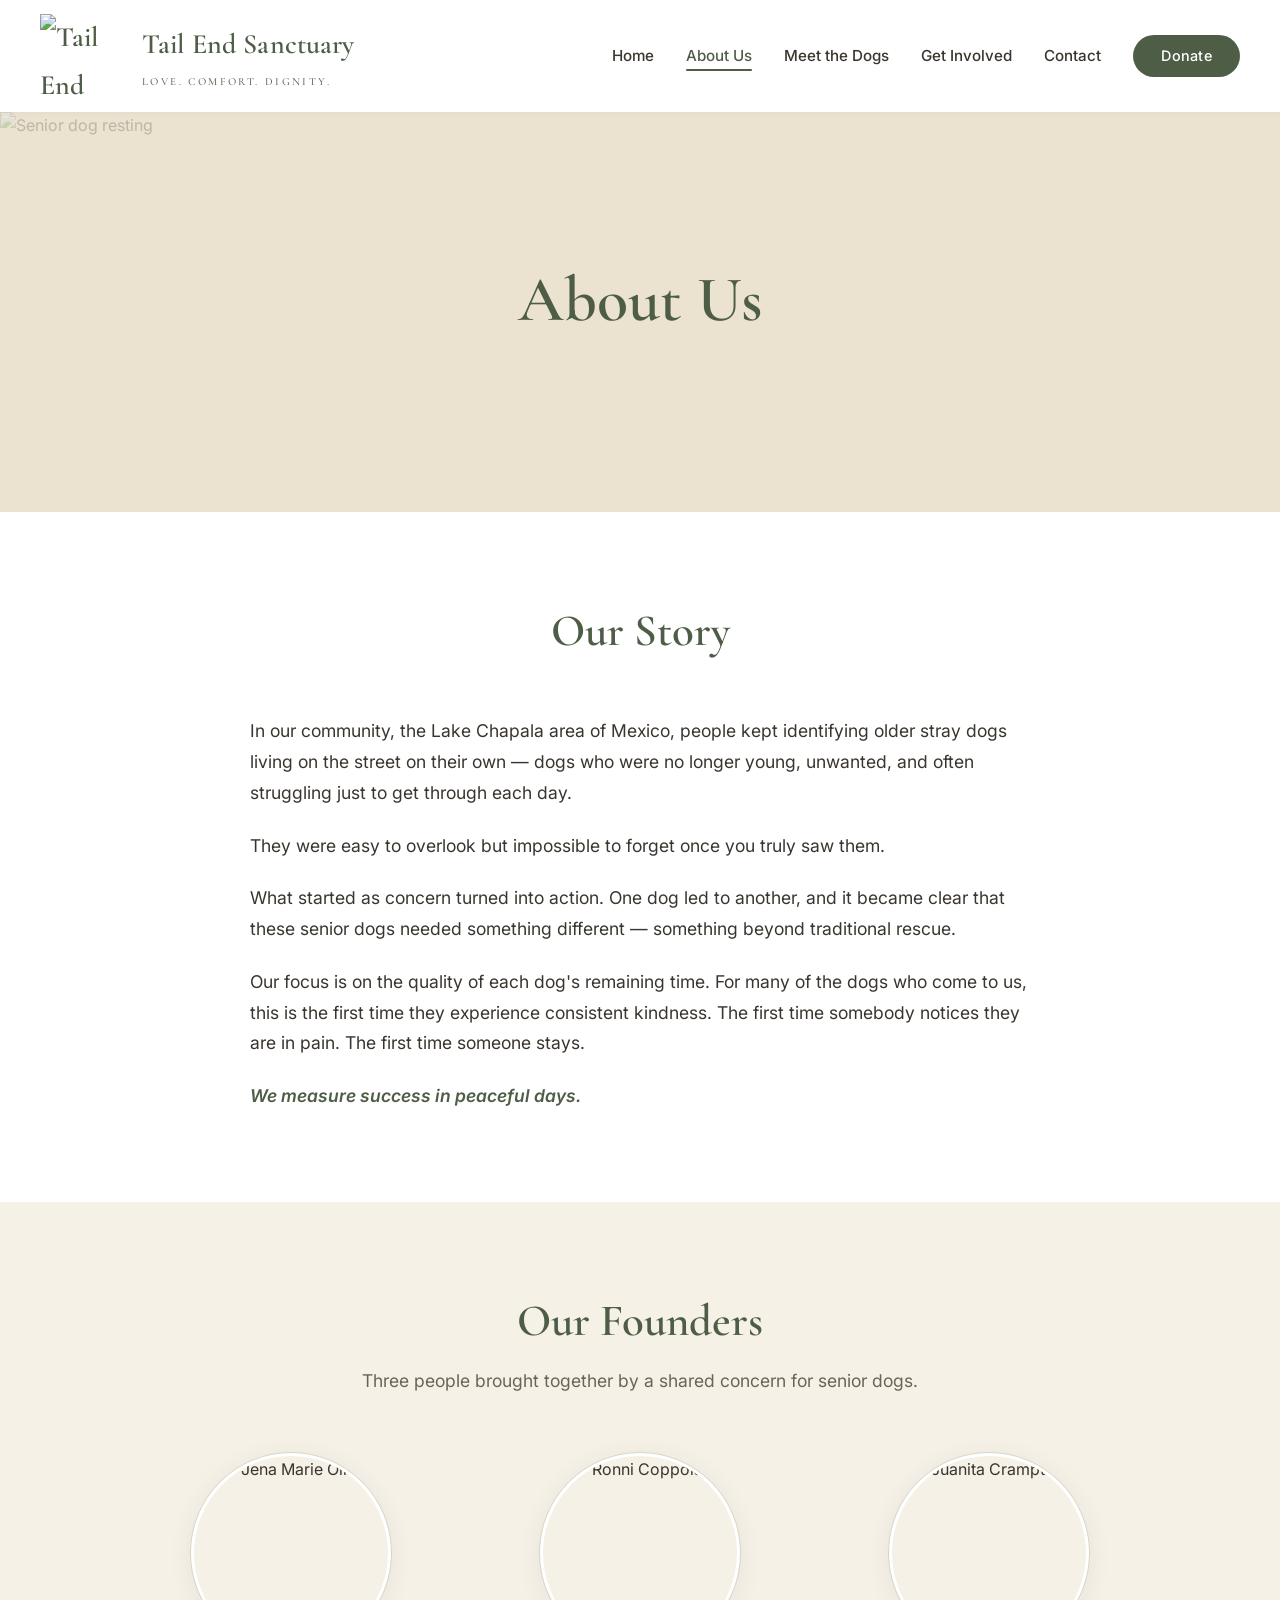
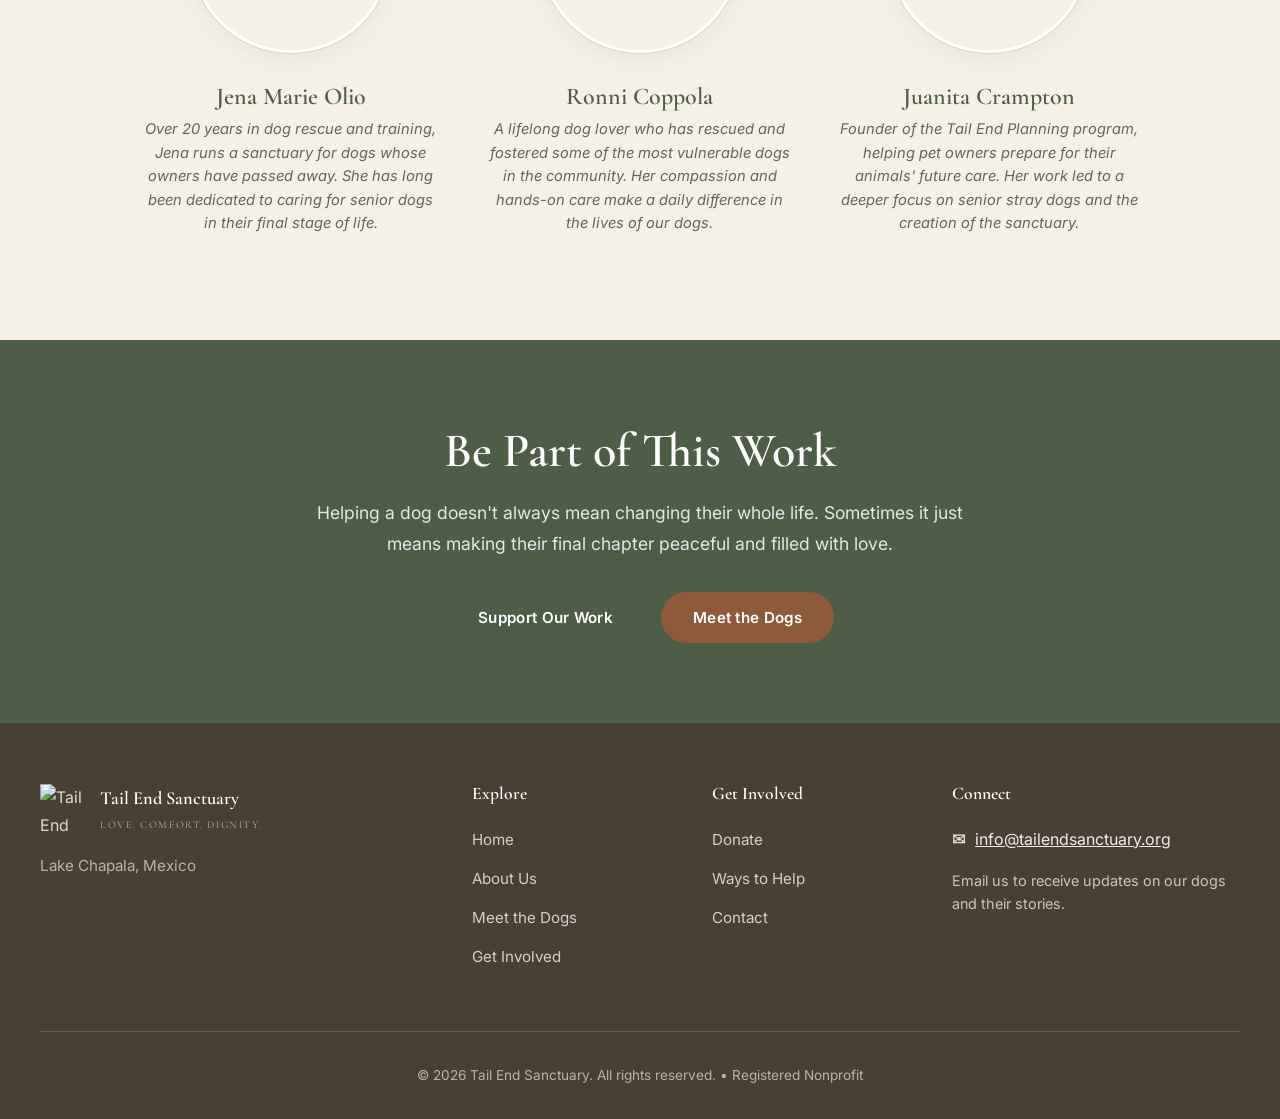
==== about.html @ 68d4c270 "Update Tail End Sanctuary site content" ====
<!DOCTYPE html>
<html lang="en">
<head>
  <meta charset="UTF-8">
  <meta name="viewport" content="width=device-width, initial-scale=1.0">
  <meta name="description" content="The story and founders of Tail End Sanctuary — a sanctuary for senior stray dogs in the Lake Chapala area of Mexico.">
  <title>About Us — Tail End Sanctuary</title>
  <link rel="preconnect" href="https://fonts.googleapis.com">
  <link href="https://fonts.googleapis.com/css2?family=Cormorant+Garamond:wght@400;500;600;700&family=Inter:wght@400;500;600&display=swap" rel="stylesheet">
  <link rel="stylesheet" href="style.css">
</head>
<body>

  <!-- NAVIGATION -->
  <nav class="nav">
    <div class="nav-inner">
      <a href="index.html" class="nav-logo">
        <img src="logo.png" alt="Tail End Sanctuary Logo" class="nav-logo-img">
        <div class="nav-logo-text">
          Tail End Sanctuary
          <small>LOVE. COMFORT. DIGNITY.</small>
        </div>
      </a>
      <button class="nav-toggle" onclick="var l=document.querySelector('.nav-links');l.classList.toggle('open');this.setAttribute('aria-expanded',l.classList.contains('open'))" aria-expanded="false" aria-label="Toggle menu">☰</button>
      <ul class="nav-links">
        <li><a href="index.html">Home</a></li>
        <li><a href="about.html" class="active">About Us</a></li>
        <li><a href="dogs.html">Meet the Dogs</a></li>
        <li><a href="get-involved.html">Get Involved</a></li>
        <li><a href="contact.html">Contact</a></li>
        <li><a href="donate.html" class="btn btn-donate">Donate</a></li>
      </ul>
    </div>
  </nav>

  <main>

  <!-- HERO -->
  <section class="hero-simple">
    <img src="images/dogs/teddy.jpeg" alt="Senior dog resting" class="hero-bg">
    <div class="container">
      <div class="hero-content" style="max-width: 100%; text-align: center;">
        <h1>About Us</h1>
      </div>
    </div>
  </section>

  <!-- OUR STORY -->
  <section class="section section-alt">
    <div class="container">
      <div class="section-header">
        <h2>Our Story</h2>
      </div>
      <div style="max-width: 780px; margin: 0 auto; font-size: 1.1rem; line-height: 1.85; color: var(--text);">
        <p style="margin-bottom: 22px;">In our community, the Lake Chapala area of Mexico, people kept identifying older stray dogs living on the street on their own — dogs who were no longer young, unwanted, and often struggling just to get through each day.</p>

        <p style="margin-bottom: 22px;">They were easy to overlook but impossible to forget once you truly saw them.</p>

        <p style="margin-bottom: 22px;">What started as concern turned into action. One dog led to another, and it became clear that these senior dogs needed something different — something beyond traditional rescue.</p>

        <p style="margin-bottom: 22px;">Our focus is on the quality of each dog's remaining time. For many of the dogs who come to us, this is the first time they experience consistent kindness. The first time somebody notices they are in pain. The first time someone stays.</p>

        <p style="margin-bottom: 0; font-style: italic; color: var(--sage-dark); font-weight: 600;">We measure success in peaceful days.</p>
      </div>
    </div>
  </section>

  <!-- OUR FOUNDERS -->
  <section class="section section-cream">
    <div class="container">
      <div class="section-header">
        <h2>Our Founders</h2>
        <p>Three people brought together by a shared concern for senior dogs.</p>
      </div>
      
      <div class="founders-grid">
        <div class="founder">
          <div class="founder-photo">
            <img src="images/founders/jena-photo.png" alt="Jena Marie Olio">
          </div>
          <h3>Jena Marie Olio</h3>
          <p class="role">Over 20 years in dog rescue and training, Jena runs a sanctuary for dogs whose owners have passed away. She has long been dedicated to caring for senior dogs in their final stage of life.</p>
        </div>
        
        <div class="founder">
          <div class="founder-photo">
            <img src="images/founders/ronni-new.jpeg" alt="Ronni Coppola">
          </div>
          <h3>Ronni Coppola</h3>
          <p class="role">A lifelong dog lover who has rescued and fostered some of the most vulnerable dogs in the community. Her compassion and hands-on care make a daily difference in the lives of our dogs.</p>
        </div>
        
        <div class="founder">
          <div class="founder-photo">
            <img src="images/founders/juanita-new.jpeg" alt="Juanita Crampton">
          </div>
          <h3>Juanita Crampton</h3>
          <p class="role">Founder of the Tail End Planning program, helping pet owners prepare for their animals' future care. Her work led to a deeper focus on senior stray dogs and the creation of the sanctuary.</p>
        </div>
      </div>
    </div>
  </section>

  <!-- BE PART OF THIS WORK -->
  <section class="banner banner-sage">
    <div class="container">
      <h2>Be Part of This Work</h2>
      <p>Helping a dog doesn't always mean changing their whole life. Sometimes it just means making their final chapter peaceful and filled with love.</p>
      <div class="btn-group" style="justify-content: center;">
        <a href="donate.html" class="btn btn-donate">Support Our Work</a>
        <a href="dogs.html" class="btn btn-dog">Meet the Dogs</a>
      </div>
    </div>
  </section>

  </main>

  <!-- FOOTER -->
  <footer class="footer">
    <div class="footer-inner">
      <div>
        <div class="footer-logo">
          <img src="logo.png" alt="Tail End Sanctuary">
          <div class="footer-logo-text">
            Tail End Sanctuary
            <small>LOVE. COMFORT. DIGNITY.</small>
          </div>
        </div>
        <p class="footer-tagline">Lake Chapala, Mexico</p>
      </div>
      
      <div>
        <h4>Explore</h4>
        <ul class="footer-links">
          <li><a href="index.html">Home</a></li>
          <li><a href="about.html">About Us</a></li>
          <li><a href="dogs.html">Meet the Dogs</a></li>
          <li><a href="get-involved.html">Get Involved</a></li>
        </ul>
      </div>
      
      <div>
        <h4>Get Involved</h4>
        <ul class="footer-links">
          <li><a href="donate.html">Donate</a></li>
          <li><a href="get-involved.html">Ways to Help</a></li>
          <li><a href="contact.html">Contact</a></li>
        </ul>
      </div>

      <div>
        <h4>Connect</h4>
        <div class="footer-email">
          <span style="font-weight: 600;">✉</span> <a href="mailto:info@tailendsanctuary.org">info@tailendsanctuary.org</a>
        </div>
        <p style="margin-top: 16px; font-size: 0.9rem; color: rgba(255,255,255,0.7); line-height: 1.6;">Email us to receive updates on our dogs and their stories.</p>
      </div>
    </div>
    
    <div class="footer-bottom">
      <p>© 2026 Tail End Sanctuary. All rights reserved. • Registered Nonprofit</p>
    </div>
  </footer>

</body>
</html>
---- style.css ----
/* ========== RESET & BASE ========== */
*, *::before, *::after { box-sizing: border-box; margin: 0; padding: 0; }

:root {
  --sage-dark: #4E5E46;
  --sage: #8B9A7B;
  --sage-light: #BCC8AE;
  --cream: #F6F1E7;
  --cream-dark: #EBE2D0;
  --brown: #8E5A3C;
  --brown-light: #B08968;
  --terracotta: #B76E4A;
  --text: #3A352E;
  --text-light: #6B6357;
  --white: #FFFFFF;
  --radius: 14px;
  --radius-lg: 20px;
  --shadow: 0 4px 24px rgba(62, 50, 35, 0.08);
  --shadow-hover: 0 10px 40px rgba(62, 50, 35, 0.14);
  --shadow-soft: 0 2px 12px rgba(62, 50, 35, 0.06);
  --transition: 0.35s cubic-bezier(0.22, 0.61, 0.36, 1);
}

html { scroll-behavior: smooth; overflow-x: hidden; }

body {
  font-family: 'Inter', -apple-system, BlinkMacSystemFont, sans-serif;
  color: var(--text);
  background: var(--cream);
  line-height: 1.7;
  font-size: 16px;
  word-break: normal;
  overflow-wrap: break-word;
  hyphens: none;
  -webkit-hyphens: none;
  -ms-hyphens: none;
}

h1, h2, h3, h4 {
  font-family: 'Cormorant Garamond', 'Georgia', serif;
  font-weight: 600;
  line-height: 1.3;
  color: var(--sage-dark);
  word-break: normal;
  overflow-wrap: break-word;
  hyphens: none;
}

h1 { font-size: clamp(2.5rem, 5vw, 4rem); }
h2 { font-size: clamp(1.8rem, 4vw, 2.8rem); }
h3 { font-size: clamp(1.3rem, 2.5vw, 1.8rem); }
h4 { font-size: clamp(1.1rem, 2vw, 1.4rem); }

p { line-height: 1.75; }

a { color: var(--sage-dark); text-decoration: none; transition: color var(--transition); }
a:hover { color: var(--sage); }

img { max-width: 100%; height: auto; display: block; }

.container { max-width: 1200px; margin: 0 auto; padding: 0 24px; }

/* ========== BUTTONS ========== */
.btn {
  display: inline-flex;
  align-items: center;
  gap: 8px;
  padding: 16px 32px;
  border-radius: 50px;
  font-weight: 600;
  font-size: 0.95rem;
  letter-spacing: 0.02em;
  cursor: pointer;
  transition: all var(--transition);
  border: none;
  text-align: center;
  white-space: normal;
  line-height: 1.25;
}

.btn-primary {
  background: var(--sage-dark);
  color: var(--white);
}
.btn-primary:hover {
  background: var(--sage);
  color: var(--white);
  transform: translateY(-2px);
  box-shadow: var(--shadow-hover);
}

.btn-secondary {
  background: transparent;
  color: var(--sage-dark);
  border: 2px solid var(--sage-dark);
}
.btn-secondary:hover {
  background: var(--sage-dark);
  color: var(--white);
  transform: translateY(-2px);
}

.btn-donate {
  background: var(--sage-dark);
  color: var(--white);
}
.btn-donate:hover {
  background: var(--sage);
  color: var(--white);
  transform: translateY(-2px);
  box-shadow: var(--shadow-hover);
}

.btn-dog {
  background: var(--brown);
  color: var(--white);
}
.btn-dog:hover {
  background: var(--brown-light);
  color: var(--white);
  transform: translateY(-2px);
  box-shadow: var(--shadow-hover);
}

/* Non-interactive placeholder pill (e.g. "coming soon") */
.btn-muted {
  background: var(--cream-dark);
  color: var(--text-light);
  cursor: default;
}

.btn:focus-visible,
a:focus-visible,
button:focus-visible,
input:focus-visible,
textarea:focus-visible {
  outline: 3px solid var(--sage);
  outline-offset: 2px;
}

.btn-group { display: flex; gap: 16px; flex-wrap: wrap; }

/* ========== NAVIGATION ========== */
.nav {
  background: var(--white);
  padding: 0 24px;
  position: sticky;
  top: 0;
  z-index: 100;
  box-shadow: 0 1px 8px rgba(0,0,0,0.04);
}

.nav-inner {
  max-width: 1200px;
  margin: 0 auto;
  display: flex;
  align-items: center;
  justify-content: space-between;
  height: 112px;
}

.nav-logo {
  display: flex;
  align-items: center;
  gap: 18px;
  font-family: 'Cormorant Garamond', serif;
  font-weight: 600;
  font-size: 1.75rem;
  color: var(--sage-dark);
  letter-spacing: 0.005em;
}

.nav-logo-img {
  width: 84px;
  height: 84px;
  object-fit: contain;
}

.nav-logo-text small {
  display: block;
  font-size: 0.68rem;
  font-weight: 500;
  letter-spacing: 0.22em;
  color: var(--text-light);
  text-transform: uppercase;
  margin-top: 4px;
}

.nav-links {
  display: flex;
  align-items: center;
  gap: 32px;
  list-style: none;
}

.nav-links a {
  font-size: 0.95rem;
  font-weight: 500;
  color: var(--text);
  position: relative;
  padding: 4px 0;
}
.nav-links a:hover,
.nav-links a.active {
  color: var(--sage-dark);
}
.nav-links a.active::after {
  content: '';
  position: absolute;
  bottom: -2px;
  left: 0;
  right: 0;
  height: 2px;
  background: var(--sage-dark);
  border-radius: 2px;
}

.nav-links .btn { padding: 12px 28px; font-size: 0.9rem; }
.nav-links a.btn-donate,
.nav-links a.btn-donate.active,
.nav-links a.btn-donate:hover,
.nav-links a.btn-dog,
.nav-links a.btn-dog.active,
.nav-links a.btn-dog:hover {
  color: var(--white);
}
.nav-links a.btn-donate.active::after,
.nav-links a.btn-dog.active::after {
  display: none;
}

.nav-toggle {
  display: none;
  background: none;
  border: none;
  font-size: 1.6rem;
  cursor: pointer;
  color: var(--sage-dark);
  padding: 8px;
}

/* ========== HERO VARIANTS ========== */
/* Image Hero (Home, Dogs) */
.hero-image {
  position: relative;
  min-height: 550px;
  background: var(--sage-dark);
  color: var(--white);
  display: flex;
  align-items: center;
  overflow: hidden;
}

.hero-image > .container,
.hero-dark > .container,
.hero-simple > .container {
  width: 100%;
  max-width: 1400px;
  padding: 0;
  position: relative;
  z-index: 2;
}

.hero-bg {
  position: absolute;
  top: 0;
  left: 0;
  width: 100%;
  height: 100%;
  object-fit: cover;
  z-index: 0;
}

.hero-overlay {
  position: absolute;
  top: 0;
  left: 0;
  width: 100%;
  height: 100%;
  background: linear-gradient(to right, rgba(30,24,18,0.72) 0%, rgba(30,24,18,0.45) 48%, rgba(30,24,18,0.15) 85%, transparent 100%);
  z-index: 1;
}

/* Home hero: full-width bleed. Image covers the full hero. No dead zones. */
.hero-image.hero-home {
  min-height: 640px;
}
.hero-image.hero-home .hero-overlay {
  background: linear-gradient(to right, rgba(28,22,16,0.88) 0%, rgba(28,22,16,0.72) 24%, rgba(28,22,16,0.38) 44%, rgba(28,22,16,0.12) 62%, transparent 78%);
}
.hero-image.hero-home .hero-bg {
  /* Use object-position to focus Ringo's face. Desktop & mobile both target eye line. */
  transform: none;
  object-fit: cover;
  /* Desktop: keep Ringo right-of-text. Source eyes at 37% horiz: shift so he lands right side. */
  object-position: 30% 28%;
  width: 100%;
  height: 100%;
}
.hero-image.hero-home .hero-content {
  max-width: 540px;
  padding: 80px 40px 80px 48px;
  margin-left: 0;
}
.hero-image.hero-home .hero-content h1 {
  font-size: clamp(2.4rem, 4.2vw, 3.6rem);
  line-height: 1.12;
}
.hero-image.hero-home .hero-content p {
  font-size: 1.1rem;
}

/* Dogs hero (Pugsley). Full-width bleed; image focuses right so text on left is clear. */
.hero-image.hero-dogs {
  min-height: 560px;
}
.hero-image.hero-dogs .hero-overlay {
  background: linear-gradient(to right, rgba(28,22,16,0.88) 0%, rgba(28,22,16,0.72) 24%, rgba(28,22,16,0.32) 44%, rgba(28,22,16,0.08) 62%, transparent 78%);
}
.hero-image.hero-dogs .hero-bg {
  transform: none;
  object-fit: cover;
  object-position: 70% center;
  width: 100%;
  height: 100%;
}
.hero-image.hero-dogs .hero-content {
  max-width: 540px;
  padding: 80px 40px 80px 48px;
}

.hero-content {
  position: relative;
  z-index: 2;
  max-width: 640px;
  padding: 80px 24px;
}

.hero-content h1 {
  color: var(--white);
  margin-bottom: 24px;
  font-size: clamp(2.8rem, 5vw, 4.2rem);
  line-height: 1.15;
}

.hero-content p {
  font-size: 1.2rem;
  line-height: 1.6;
  margin-bottom: 32px;
  color: rgba(255,255,255,0.95);
}

.hero-content .btn-group {
  gap: 16px;
}

/* Dark Hero (Get Involved, Donate, Contact) */
.hero-dark {
  position: relative;
  min-height: 480px;
  background: #2A2420;
  color: var(--white);
  display: flex;
  align-items: center;
  overflow: hidden;
}

.hero-dark .hero-bg { object-position: center 30%; }

/* Donate hero: Teddy photo. Shift image so Teddy sits right of center,
   leaving the left side darker for the headline. */
.hero-dark:not(.hero-contact):not(.hero-get-involved) .hero-overlay {
  background: linear-gradient(to right, rgba(28,22,16,0.78) 0%, rgba(28,22,16,0.55) 32%, rgba(28,22,16,0.20) 60%, rgba(28,22,16,0.05) 88%, transparent 100%);
}

/* Get Involved hero: the image shows a dog lying in a bed. Let it breathe a bit by zooming out and shifting the dog to one side. */
.hero-dark.hero-get-involved {
  min-height: 500px;
}
.hero-dark.hero-get-involved .hero-bg {
  object-position: 65% 25%;
}
.hero-dark.hero-get-involved .hero-overlay {
  background: linear-gradient(to right, rgba(28,22,16,0.80) 0%, rgba(28,22,16,0.55) 35%, rgba(28,22,16,0.18) 65%, rgba(28,22,16,0.08) 85%, transparent 100%);
}
.hero-dark.hero-get-involved .hero-content {
  max-width: 540px;
}

/* Contact hero: Stevie's face occupies 15-76% horiz, left eye at 67%.
   Shift image left so face is in left half, put text in right half. */
.hero-dark.hero-contact {
  min-height: 520px;
}
.hero-dark.hero-contact .hero-bg { object-position: 50% 30%; }
.hero-dark.hero-contact .hero-overlay {
  background: linear-gradient(to left, rgba(28,22,16,0.82) 0%, rgba(28,22,16,0.55) 32%, rgba(28,22,16,0.10) 62%, transparent 85%);
}
.hero-dark.hero-contact .hero-content {
  margin-left: auto;
  max-width: 520px;
  padding-left: 40px;
  text-align: left;
}

/* Simple Hero (About) */
.hero-simple {
  position: relative;
  min-height: 400px;
  background: var(--cream-dark);
  display: flex;
  align-items: center;
  overflow: hidden;
}

.hero-simple .hero-bg {
  opacity: 0.25;
  object-fit: cover;
  object-position: center 30%;
}

.hero-simple h1 {
  color: var(--sage-dark);
}

.hero-simple p {
  color: var(--text);
  font-size: 1.15rem;
}

.hero-simple .hero-content {
  text-align: center;
  max-width: 100%;
}

/* ========== SECTIONS ========== */
.section { padding: 90px 24px; }
.section-alt { background: var(--white); }
.section-cream { background: var(--cream); }
.section-sage { background: var(--sage-dark); color: var(--white); }
.section-sage h2,
.section-sage h3,
.section-sage h4 { color: var(--white); }

.section-header {
  text-align: center;
  max-width: 780px;
  margin: 0 auto 56px;
}
.section-header h2 { margin-bottom: 16px; }
.section-header p {
  color: var(--text-light);
  font-size: 1.1rem;
}

.section-centered {
  text-align: center;
  max-width: 840px;
  margin: 0 auto;
}

.mission-copy {
  max-width: 860px;
  margin: 0 auto;
  font-size: clamp(1.12rem, 2vw, 1.38rem);
  line-height: 1.7;
  color: var(--text);
  font-family: 'Inter', -apple-system, BlinkMacSystemFont, sans-serif;
  font-weight: 500;
}

.mission-copy-small {
  max-width: 720px;
}

/* ========== VALUES / ICONS GRID ========== */
.values-grid {
  display: grid;
  grid-template-columns: repeat(auto-fit, minmax(220px, 1fr));
  gap: 40px;
  text-align: center;
  max-width: 1000px;
  margin: 0 auto;
}

.value-item {
  padding: 24px;
}

.value-item .icon {
  font-size: 3.5rem;
  margin-bottom: 20px;
  display: flex;
  align-items: center;
  justify-content: center;
}

.value-item h3 {
  margin-bottom: 12px;
  font-size: 1.4rem;
}

.value-item p {
  font-size: 0.98rem;
  color: var(--text-light);
  line-height: 1.6;
}

/* ========== STORY / FEATURE BLOCKS ========== */
.story-block {
  display: grid;
  grid-template-columns: 1fr 1fr;
  gap: 60px;
  align-items: center;
  max-width: 1100px;
  margin: 0 auto;
}

.story-block.reverse {
  direction: rtl;
}
.story-block.reverse > * {
  direction: ltr;
}

.story-image {
  border-radius: var(--radius);
  overflow: hidden;
  box-shadow: var(--shadow);
}

.story-image img {
  width: 100%;
  height: 100%;
  object-fit: cover;
  object-position: center 25%;
  aspect-ratio: 4/3;
  max-height: 460px;
}

.story-content h2 { margin-bottom: 20px; }
.story-content h3 { margin-bottom: 16px; color: var(--sage); }
.story-content p {
  margin-bottom: 18px;
  color: var(--text);
  font-size: 1.05rem;
}
.story-content p:last-of-type { margin-bottom: 28px; }
.story-content em { font-style: italic; color: var(--text-light); }

/* ========== DOG CARDS ========== */
.cards-grid {
  display: grid;
  grid-template-columns: repeat(auto-fill, minmax(280px, 1fr));
  gap: 32px;
  max-width: 1200px;
  margin: 0 auto;
}

.card {
  background: var(--white);
  border-radius: var(--radius);
  overflow: hidden;
  box-shadow: var(--shadow);
  transition: transform var(--transition), box-shadow var(--transition);
  position: relative;
  display: flex;
  flex-direction: column;
}
.card:hover {
  transform: translateY(-8px);
  box-shadow: var(--shadow-hover);
}
.card-body {
  display: flex;
  flex-direction: column;
  flex: 1;
}
.card-body .btn {
  margin-top: auto;
  align-self: flex-start;
}

.card-featured-badge {
  position: absolute;
  top: 16px;
  left: 16px;
  background: var(--brown);
  color: var(--white);
  padding: 6px 16px;
  border-radius: 20px;
  font-size: 0.8rem;
  font-weight: 600;
  text-transform: uppercase;
  letter-spacing: 0.05em;
  z-index: 10;
}

.card-image {
  width: 100%;
  aspect-ratio: 4 / 5;
  overflow: hidden;
  background: var(--cream-dark);
  position: relative;
}

.card-image img {
  width: 100%;
  height: 100%;
  object-fit: cover;
  object-position: center top;
  transition: transform 0.8s cubic-bezier(0.22, 0.61, 0.36, 1);
}

.card:hover .card-image img {
  transform: scale(1.03);
}

.card-body { padding: 28px; }

.card-title {
  display: flex;
  align-items: center;
  gap: 8px;
  margin-bottom: 10px;
}

.card-title h3 {
  font-size: 1.6rem;
  margin: 0;
}

.card-title .heart {
  color: var(--brown-light);
  font-size: 1.3rem;
}

.card-meta {
  font-size: 0.9rem;
  color: var(--text-light);
  margin-bottom: 16px;
  border-bottom: 1px solid var(--cream-dark);
  padding-bottom: 14px;
}

.card-body p {
  font-size: 0.98rem;
  color: var(--text);
  line-height: 1.7;
  margin-bottom: 22px;
}

/* ========== FOUNDERS GRID ========== */
.founders-grid {
  display: grid;
  grid-template-columns: repeat(auto-fit, minmax(280px, 1fr));
  gap: 48px;
  max-width: 1000px;
  margin: 0 auto;
}

.founder {
  text-align: center;
}

.founder-photo {
  width: 200px;
  height: 200px;
  border-radius: 50%;
  margin: 0 auto 28px;
  overflow: hidden;
  box-shadow: var(--shadow);
  border: 3px solid var(--white);
  outline: 1px solid rgba(78, 94, 70, 0.15);
}

.founder-photo img {
  width: 100%;
  height: 100%;
  object-fit: cover;
  object-position: center top;
}

.founder h3 {
  margin-bottom: 6px;
  font-size: 1.5rem;
}

.founder .role {
  font-size: 0.92rem;
  color: var(--text-light);
  margin-bottom: 14px;
  font-style: italic;
}

.founder p {
  font-size: 0.95rem;
  color: var(--text);
  line-height: 1.6;
}

/* ========== ACTION CARDS (Get Involved) ========== */
.action-cards {
  display: grid;
  grid-template-columns: repeat(auto-fit, minmax(260px, 1fr));
  gap: 24px;
  max-width: 1200px;
  margin: 0 auto;
}

.action-card {
  background: var(--white);
  border: 1px solid rgba(78, 94, 70, 0.12);
  border-radius: var(--radius);
  padding: 40px 32px;
  text-align: center;
  transition: transform var(--transition), box-shadow var(--transition), border-color var(--transition);
  display: flex;
  flex-direction: column;
  align-items: center;
  box-shadow: var(--shadow-soft);
}

.action-card:hover {
  transform: translateY(-4px);
  box-shadow: var(--shadow-hover);
  border-color: rgba(78, 94, 70, 0.22);
}

.action-card .btn,
.action-card > div:last-child {
  margin-top: auto;
}

.action-card .icon {
  width: 70px;
  height: 70px;
  border-radius: 50%;
  background: var(--sage);
  color: var(--white);
  display: flex;
  align-items: center;
  justify-content: center;
  font-size: 2rem;
  margin: 0 auto 24px;
}

.action-card h3 {
  font-size: 1.8rem;
  margin-bottom: 16px;
  color: var(--sage-dark);
}

.action-card p {
  font-size: 0.98rem;
  color: var(--text-light);
  line-height: 1.65;
  margin-bottom: 28px;
}

/* ========== DONATE AMOUNTS ========== */
.donate-selector {
  max-width: 600px;
  margin: 0 auto;
  background: var(--white);
  padding: 40px 36px;
  border-radius: var(--radius);
  box-shadow: var(--shadow);
}

.gift-toggle {
  display: flex;
  justify-content: center;
  gap: 0;
  margin-bottom: 32px;
}
.gift-toggle-btn {
  padding: 12px 36px;
  border: 2px solid var(--sage);
  background: #fff;
  font-family: 'Inter', sans-serif;
  font-size: 1rem;
  font-weight: 600;
  color: var(--sage-dark);
  cursor: pointer;
  transition: all 0.2s;
}
.gift-toggle-btn:first-child { border-radius: 8px 0 0 8px; }
.gift-toggle-btn:last-child { border-radius: 0 8px 8px 0; border-left: none; }
.gift-toggle-btn.active {
  background: var(--sage);
  color: #fff;
  border-color: var(--sage);
}

.amount-grid {
  display: grid;
  grid-template-columns: repeat(4, 1fr);
  gap: 16px;
  margin-bottom: 28px;
}

.amount-card {
  background: var(--cream);
  border: 2px solid transparent;
  border-radius: var(--radius);
  padding: 24px 16px;
  text-align: center;
  cursor: pointer;
  transition: all var(--transition);
}
.amount-card:hover,
.amount-card.selected {
  border-color: var(--sage);
  background: var(--white);
  transform: translateY(-2px);
}

.amount-card .amount {
  font-family: 'Cormorant Garamond', serif;
  font-size: 2.2rem;
  font-weight: 700;
  color: var(--sage-dark);
  display: block;
  margin-bottom: 8px;
}

.amount-card p {
  font-size: 0.85rem;
  color: var(--text-light);
  line-height: 1.4;
}

/* ========== CONTACT FORM ========== */
.contact-grid {
  display: grid;
  grid-template-columns: 1.3fr 1fr;
  gap: 60px;
  max-width: 1100px;
  margin: 0 auto;
}

.form-group { margin-bottom: 24px; }
.form-group label {
  display: block;
  margin-bottom: 8px;
  font-weight: 600;
  font-size: 0.95rem;
  color: var(--sage-dark);
}

.form-group input,
.form-group textarea {
  width: 100%;
  padding: 16px 20px;
  border: 2px solid var(--cream-dark);
  border-radius: 8px;
  font-family: inherit;
  font-size: 1rem;
  background: var(--white);
  transition: border-color var(--transition);
}
.form-group input:focus,
.form-group textarea:focus {
  outline: none;
  border-color: var(--sage);
}
.form-group textarea { resize: vertical; min-height: 160px; }

.contact-info h3 {
  margin-bottom: 32px;
  font-size: 1.8rem;
}

.contact-info-item {
  display: flex;
  align-items: flex-start;
  gap: 16px;
  margin-bottom: 32px;
}
.contact-info-item .icon {
  width: 50px;
  height: 50px;
  border-radius: 50%;
  background: var(--sage);
  color: var(--white);
  display: flex;
  align-items: center;
  justify-content: center;
  font-size: 1.3rem;
  flex-shrink: 0;
}

.contact-info-item div h4 {
  font-size: 1.2rem;
  margin-bottom: 6px;
  color: var(--sage-dark);
}

.contact-info-item p {
  font-size: 0.98rem;
  color: var(--text);
}

.contact-info-item a {
  color: var(--sage-dark);
  text-decoration: underline;
}

.social-icons {
  display: flex;
  gap: 14px;
  margin-top: 12px;
}
.social-icon {
  width: 48px;
  height: 48px;
  border-radius: 50%;
  background: var(--sage);
  color: var(--white);
  display: flex;
  align-items: center;
  justify-content: center;
  font-size: 1.3rem;
  transition: all var(--transition);
}
.social-icon:hover {
  background: var(--sage-dark);
  transform: translateY(-2px);
}

/* ========== IMPACT / INFO CARDS ========== */
.info-cards {
  display: grid;
  grid-template-columns: repeat(auto-fit, minmax(300px, 1fr));
  gap: 36px;
  max-width: 1100px;
  margin: 0 auto;
}

.info-card {
  background: var(--white);
  padding: 36px 32px;
  border-radius: var(--radius);
  box-shadow: var(--shadow);
}

.info-card h3 {
  font-size: 1.8rem;
  margin-bottom: 20px;
  color: var(--sage-dark);
}

.info-card ul {
  list-style: none;
  padding: 0;
}

.info-card li {
  display: flex;
  align-items: flex-start;
  gap: 12px;
  margin-bottom: 16px;
  font-size: 0.98rem;
  color: var(--text);
}

.info-card li::before {
  content: '✓';
  color: var(--sage);
  font-weight: bold;
  font-size: 1.2rem;
  flex-shrink: 0;
}

.info-card .icon {
  width: 60px;
  height: 60px;
  border-radius: 50%;
  background: var(--sage-light);
  display: flex;
  align-items: center;
  justify-content: center;
  font-size: 1.8rem;
  margin-bottom: 20px;
}

.info-card p {
  font-size: 0.98rem;
  color: var(--text);
  line-height: 1.7;
  margin-bottom: 14px;
}

/* ========== BANNER / CTA ========== */
.banner {
  text-align: center;
  padding: 80px 24px;
}

.banner h2 {
  margin-bottom: 16px;
  font-size: clamp(2rem, 4vw, 3rem);
}

.banner p {
  max-width: 680px;
  margin: 0 auto 32px;
  color: var(--text-light);
  font-size: 1.1rem;
}

.banner-sage {
  background: var(--sage-dark);
  color: var(--white);
}
.banner-sage h2 { color: var(--white); }
.banner-sage p { color: rgba(255,255,255,0.85); }

.banner-cream { background: var(--cream); }

/* ========== FOOTER ========== */
.footer {
  background: #4A3F33;
  color: rgba(255,255,255,0.8);
  padding: 60px 24px 32px;
}

.footer-inner {
  max-width: 1200px;
  margin: 0 auto;
  display: grid;
  grid-template-columns: 2fr 1fr 1fr 1.5fr;
  gap: 48px;
  margin-bottom: 48px;
}

.footer h4 {
  color: var(--white);
  font-size: 1.1rem;
  margin-bottom: 20px;
  font-weight: 600;
}

.footer a {
  color: rgba(255,255,255,0.75);
  transition: color var(--transition);
}
.footer a:hover { color: var(--white); }

.footer-links { list-style: none; }
.footer-links li { margin-bottom: 12px; }
.footer-links a { font-size: 0.95rem; }

.footer-logo {
  display: flex;
  align-items: center;
  gap: 12px;
  margin-bottom: 20px;
}

.footer-logo img {
  width: 48px;
  height: 48px;
  object-fit: contain;
}

.footer-logo-text {
  font-family: 'Cormorant Garamond', serif;
  font-weight: 600;
  font-size: 1.15rem;
  color: var(--white);
}

.footer-logo-text small {
  display: block;
  font-size: 0.65rem;
  font-weight: 400;
  letter-spacing: 0.15em;
  color: rgba(255,255,255,0.6);
  text-transform: uppercase;
  margin-top: 2px;
}

.footer-tagline {
  font-size: 0.95rem;
  color: rgba(255,255,255,0.6);
  line-height: 1.6;
}

.footer-email {
  display: flex;
  align-items: center;
  gap: 10px;
  margin-bottom: 16px;
  color: rgba(255,255,255,0.8);
}

.footer-email a {
  color: rgba(255,255,255,0.9);
  text-decoration: underline;
}

.footer-bottom {
  max-width: 1200px;
  margin: 0 auto;
  padding-top: 32px;
  border-top: 1px solid rgba(255,255,255,0.15);
  text-align: center;
  font-size: 0.85rem;
  color: rgba(255,255,255,0.6);
}

/* ========== NOTE SECTIONS ========== */
.note-section {
  background: var(--sage-light);
  padding: 48px 36px;
  border-radius: var(--radius);
  max-width: 900px;
  margin: 0 auto;
}

.note-section h3 {
  font-size: 1.8rem;
  margin-bottom: 16px;
  text-align: center;
  color: var(--sage-dark);
}

.note-section p {
  font-size: 1.05rem;
  line-height: 1.8;
  color: var(--text);
  text-align: center;
  font-style: italic;
}

/* ========== DONATION METHODS (Donate page) ========== */
.donation-methods {
  display: grid;
  grid-template-columns: repeat(auto-fit, minmax(300px, 1fr));
  gap: 24px;
  max-width: 1100px;
  margin: 0 auto;
}

.method-card {
  background: var(--white);
  border-radius: var(--radius);
  padding: 32px 28px;
  box-shadow: var(--shadow-soft);
  border: 1px solid rgba(78, 94, 70, 0.10);
  transition: transform var(--transition), box-shadow var(--transition);
  display: flex;
  flex-direction: column;
  gap: 10px;
}

.method-card:hover {
  transform: translateY(-4px);
  box-shadow: var(--shadow-hover);
}

.method-card.featured {
  border-color: var(--sage);
  background: linear-gradient(180deg, #FAF6EC 0%, var(--white) 100%);
  grid-column: 1 / -1;
}

.method-label {
  font-family: 'Inter', sans-serif;
  text-transform: uppercase;
  letter-spacing: 0.16em;
  font-size: 0.72rem;
  font-weight: 600;
  color: var(--brown);
}

.method-card h4 {
  font-family: 'Cormorant Garamond', serif;
  font-size: 1.6rem;
  color: var(--sage-dark);
  margin: 2px 0 8px;
  font-weight: 600;
}

.method-card .method-value {
  font-family: 'Inter', sans-serif;
  font-weight: 500;
  font-size: 1.05rem;
  color: var(--text);
  word-break: break-all;
}

.method-card .method-detail {
  font-family: 'Inter', sans-serif;
  font-size: 0.92rem;
  color: var(--text-light);
  margin-top: 2px;
}

.method-card dl {
  margin: 8px 0 0;
  display: grid;
  grid-template-columns: auto 1fr;
  row-gap: 8px;
  column-gap: 16px;
  font-size: 0.95rem;
}
.method-card dl dt {
  font-weight: 600;
  color: var(--sage-dark);
  letter-spacing: 0.02em;
}
.method-card dl dd {
  color: var(--text);
  word-break: break-all;
  font-variant-numeric: tabular-nums;
}

.method-note {
  display: block;
  font-size: 0.88rem;
  color: var(--text-light);
  margin-top: 8px;
  font-style: italic;
}

.method-card a {
  color: var(--brown);
  text-decoration: underline;
  text-underline-offset: 3px;
  text-decoration-thickness: 1.5px;
  font-weight: 500;
}
.method-card a:hover { color: var(--terracotta); }

/* ========== RESPONSIVE ========== */
@media (max-width: 968px) {
  .story-block,
  .contact-grid {
    grid-template-columns: 1fr;
    gap: 40px;
  }

  .story-block.reverse {
    direction: ltr;
  }

  .action-cards,
  .info-cards {
    grid-template-columns: 1fr;
  }

  .footer-inner {
    grid-template-columns: repeat(2, 1fr);
  }

  .amount-grid {
    grid-template-columns: repeat(2, 1fr);
  }
}

@media (max-width: 768px) {
  .nav-links {
    display: none;
    position: absolute;
    top: 100%;
    left: 0;
    right: 0;
    background: var(--white);
    flex-direction: column;
    padding: 24px;
    gap: 20px;
    box-shadow: 0 8px 20px rgba(0,0,0,0.08);
  }
  .nav-links.open { display: flex; }
  .nav-toggle { display: block; }

  /* Fix navigation logo text on mobile */
  .nav-logo {
    font-size: 1.32rem;
    gap: 13px;
  }

  .nav-logo-img {
    width: 64px;
    height: 64px;
  }

  .nav-logo-text {
    white-space: normal;
    line-height: 1.3;
  }

  .nav-logo-text small {
    font-size: 0.55rem;
    letter-spacing: 0.13em;
    margin-top: 2px;
  }

  .nav-inner { height: 96px; }

  /* Contact hero: on mobile, don't push text to the right */
  .hero-dark.hero-contact .hero-content {
    margin-left: 0;
    text-align: left;
  }
  .hero-dark.hero-contact .hero-content .btn-group { justify-content: flex-start; }

  .container,
  .section-header,
  .section-centered {
    max-width: 100% !important;
  }

  .section-header p {
    max-width: 100%;
  }

  .hero-content {
    padding: 56px 20px !important;
    max-width: calc(100vw - 40px) !important;
    width: calc(100vw - 40px) !important;
    margin: 0 !important;
  }

  .hero-image.hero-home .hero-content {
    max-width: calc(100vw - 40px) !important;
    width: calc(100vw - 40px) !important;
    padding: 52px 20px !important;
  }

  .hero-image.hero-home .hero-content h1,
  .hero-image .hero-content h1,
  .hero-dark .hero-content h1,
  .hero-simple .hero-content h1 {
    font-size: 1.72rem;
    line-height: 1.18;
    word-wrap: break-word;
    overflow-wrap: break-word;
  }

  .hero-image.hero-home .hero-content h1,
  .hero-dark .hero-content h1,
  .hero-simple .hero-content h1 {
    max-width: 9.6em;
  }

  .hero-image .hero-content p,
  .hero-dark .hero-content p,
  .hero-simple .hero-content p {
    font-size: 1rem;
    line-height: 1.55;
    word-wrap: break-word;
    overflow-wrap: break-word;
  }

  /* On mobile the home hero's far-right pan hides Ringo behind the gradient.
     Bring him back to view by softening the overlay and centering him so BOTH eyes show. */
  .hero-image.hero-home .hero-bg { object-position: 60% 30%; }
  .hero-image.hero-home .hero-overlay {
    background: linear-gradient(to bottom, rgba(28,22,16,0.40) 0%, rgba(28,22,16,0.50) 55%, rgba(28,22,16,0.72) 100%);
  }

  /* Contact mobile: bring Ringo's text back inside the viewport. */
  .hero-dark.hero-contact .hero-content {
    margin-right: 0 !important;
    padding-right: 20px !important;
    max-width: calc(100% - 40px) !important;
  }

  .hero-dark.hero-contact .hero-content {
    padding-left: 20px;
  }

  .section { padding: 64px 20px; }

  .btn-group {
    flex-direction: column;
    align-items: stretch;
  }
  .btn { text-align: center; justify-content: center; }

  .values-grid {
    grid-template-columns: 1fr;
    gap: 32px;
  }

  .cards-grid {
    grid-template-columns: 1fr;
  }

  .footer-inner {
    grid-template-columns: 1fr;
    gap: 32px;
  }

  .donate-selector {
    padding: 28px 20px;
  }

  .amount-grid {
    grid-template-columns: 1fr;
  }

  .donation-methods {
    grid-template-columns: 1fr;
    max-width: 440px;
  }

  .method-card {
    padding: 28px 22px;
  }

  h1 { font-size: clamp(2rem, 6vw, 3rem); }
  
  /* Fix footer logo on mobile */
  .footer-logo-text {
    font-size: 1rem;
  }
  
  .footer-logo-text small {
    font-size: 0.55rem;
    letter-spacing: 0.08em;
  }

  /* Force ALL inline grids to single column on mobile */
  .info-cards,
  [style*="grid-template-columns: repeat(2"],
  [style*="grid-template-columns: repeat(3"] {
    grid-template-columns: 1fr !important;
  }

  /* Founders stack on mobile */
  .founders-grid {
    grid-template-columns: 1fr;
    gap: 32px;
  }

  /* Story blocks stack */
  .story-block {
    gap: 32px;
  }

  /* Hero min-heights reduced for mobile */
  .hero-image { min-height: 400px; }
  .hero-dark { min-height: 350px; }
  .hero-simple { min-height: 300px; }
}

/* Extra small screens (iPhone SE, etc.) */
@media (max-width: 380px) {
  .nav-logo {
    font-size: 1.05rem;
    gap: 10px;
  }
  
  .nav-logo-img {
    width: 52px;
    height: 52px;
  }
  
  .nav-logo-text small {
    font-size: 0.48rem;
    letter-spacing: 0.08em;
    white-space: nowrap;
    overflow: hidden;
    text-overflow: ellipsis;
    max-width: 100%;
  }
  
  .hero-content h1 {
    font-size: 2rem;
    line-height: 1.2;
  }
  
  .hero-content p {
    font-size: 1.05rem;
  }
  
  h2 { font-size: 1.6rem; }
  h3 { font-size: 1.3rem; }
  
  .btn {
    padding: 13px 22px;
    font-size: 0.88rem;
  }

  .container {
    padding: 0 16px;
  }
  
  .section {
    padding: 48px 16px;
  }
}
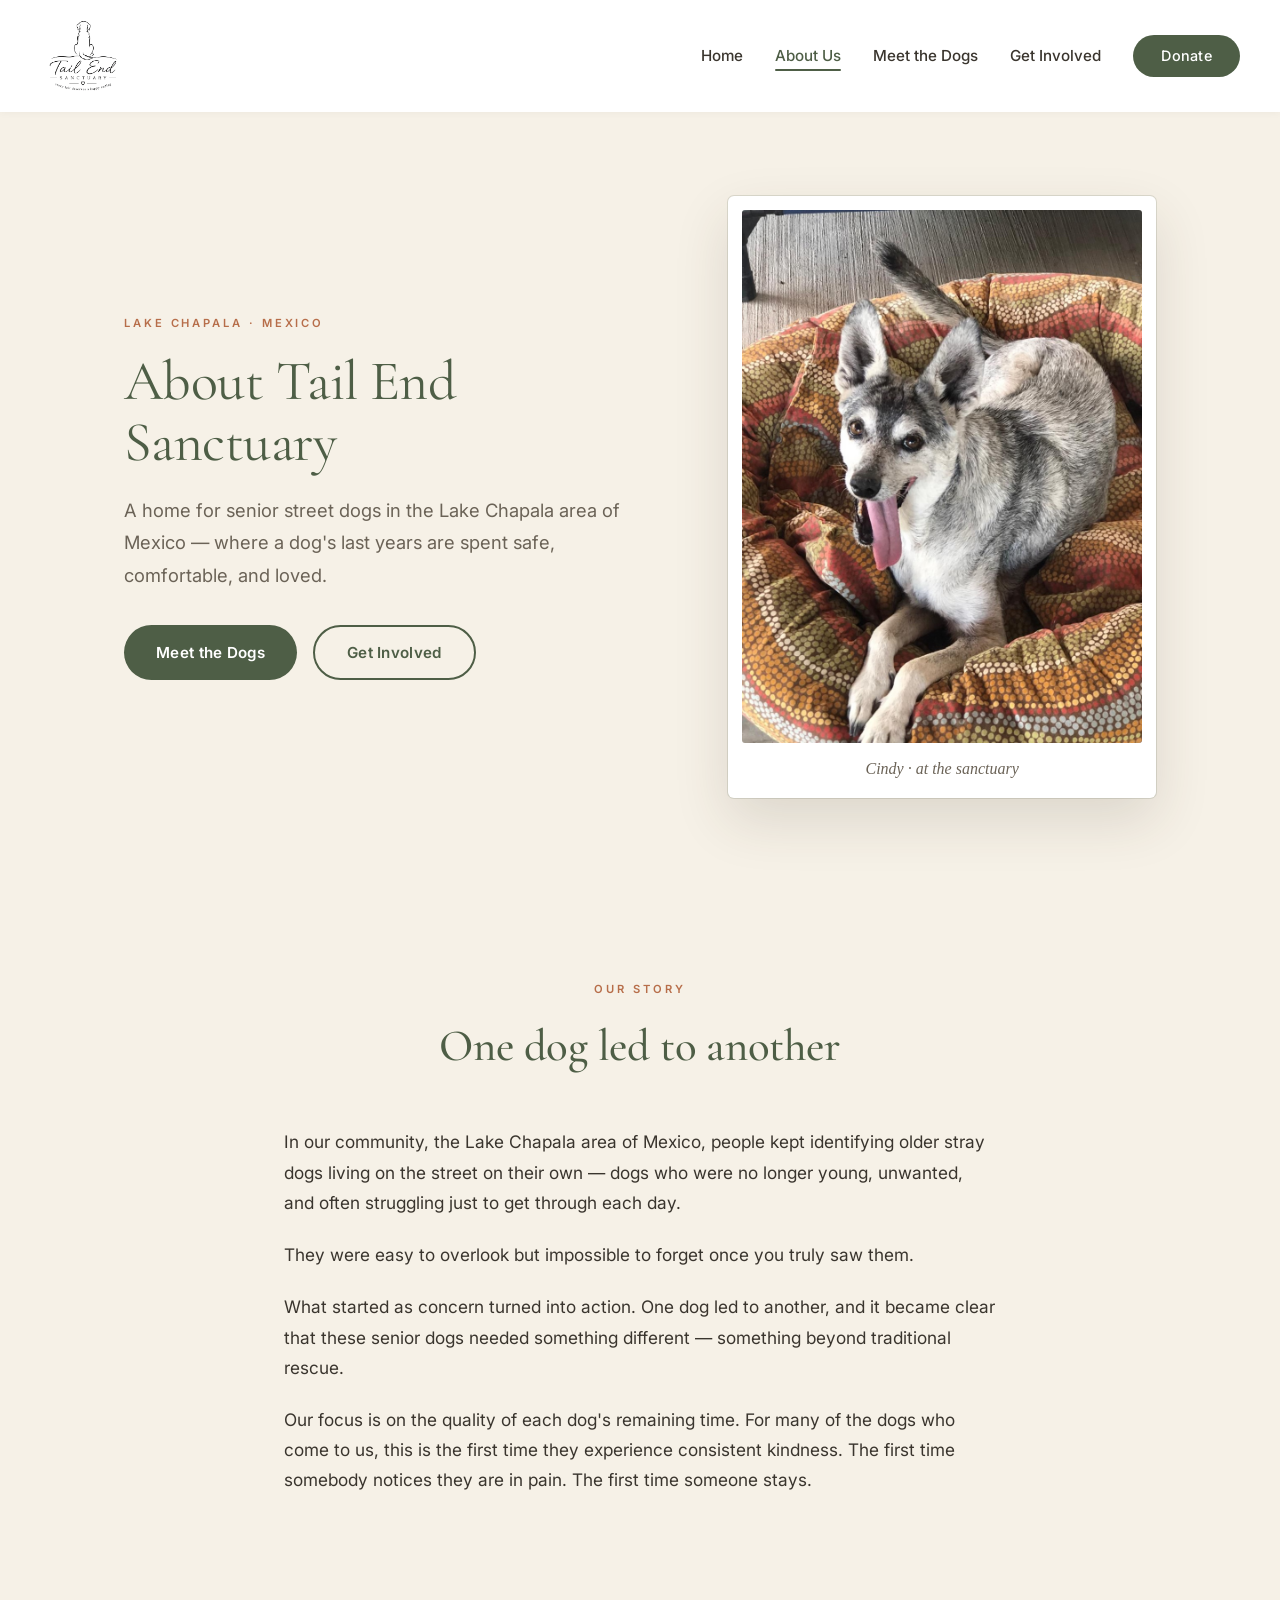
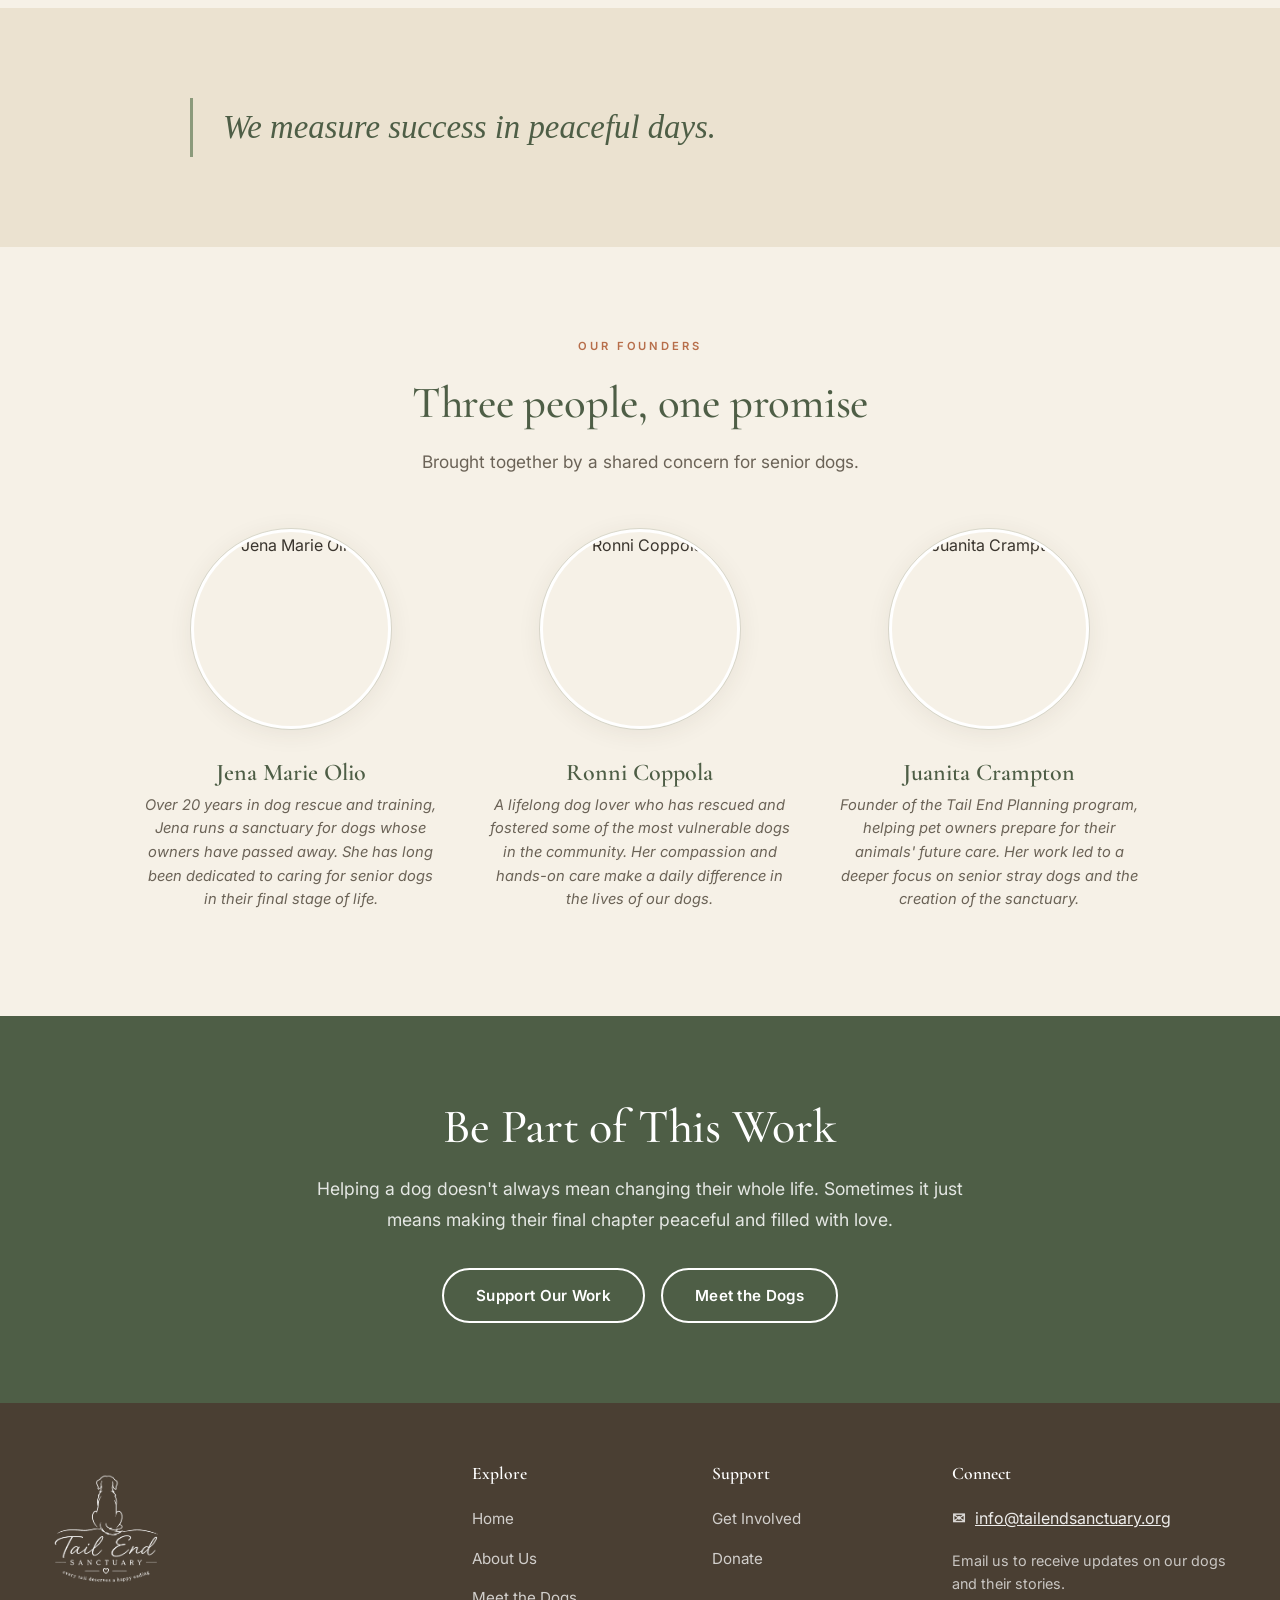
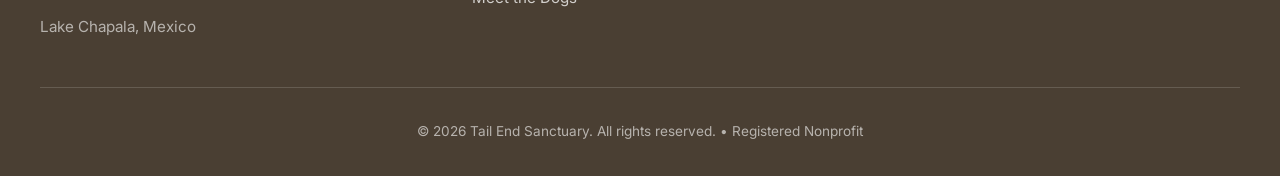
==== commit f8cee725: "Redesign: editorial gallery-plate system (Jun 2026) Replace full-bleed cropped-dog heroes with frame" ====
--- a/about.html
+++ b/about.html
@@ -8,6 +8,7 @@
   <link rel="preconnect" href="https://fonts.googleapis.com">
   <link href="https://fonts.googleapis.com/css2?family=Cormorant+Garamond:wght@400;500;600;700&family=Inter:wght@400;500;600&display=swap" rel="stylesheet">
   <link rel="stylesheet" href="style.css">
+  <link rel="stylesheet" href="redesign.css">
 </head>
 <body>
 
@@ -15,11 +16,7 @@
   <nav class="nav">
     <div class="nav-inner">
       <a href="index.html" class="nav-logo">
-        <img src="logo.png" alt="Tail End Sanctuary Logo" class="nav-logo-img">
-        <div class="nav-logo-text">
-          Tail End Sanctuary
-          <small>LOVE. COMFORT. DIGNITY.</small>
-        </div>
+        <img src="images/logo-full.png" alt="Tail End Sanctuary" class="nav-logo-img">
       </a>
       <button class="nav-toggle" onclick="var l=document.querySelector('.nav-links');l.classList.toggle('open');this.setAttribute('aria-expanded',l.classList.contains('open'))" aria-expanded="false" aria-label="Toggle menu">☰</button>
       <ul class="nav-links">
@@ -27,7 +24,6 @@
         <li><a href="about.html" class="active">About Us</a></li>
         <li><a href="dogs.html">Meet the Dogs</a></li>
         <li><a href="get-involved.html">Get Involved</a></li>
-        <li><a href="contact.html">Contact</a></li>
         <li><a href="donate.html" class="btn btn-donate">Donate</a></li>
       </ul>
     </div>
@@ -36,61 +32,70 @@
   <main>
 
   <!-- HERO -->
-  <section class="hero-simple">
-    <img src="images/dogs/teddy.jpeg" alt="Senior dog resting" class="hero-bg">
-    <div class="container">
-      <div class="hero-content" style="max-width: 100%; text-align: center;">
-        <h1>About Us</h1>
+  <section class="hero-ed hero-portrait">
+    <div class="hero-grid container">
+      <div class="hero-copy reveal">
+        <span class="eyebrow">Lake Chapala · Mexico</span>
+        <h1>About Tail End Sanctuary</h1>
+        <p class="subhead">A home for senior street dogs in the Lake Chapala area of Mexico — where a dog's last years are spent safe, comfortable, and loved.</p>
+        <div class="btn-group">
+          <a href="dogs.html" class="btn btn-donate">Meet the Dogs</a>
+          <a href="get-involved.html" class="btn btn-secondary">Get Involved</a>
+        </div>
+      </div>
+      <div class="hero-plate-wrap reveal">
+        <figure class="plate plate--portrait">
+          <img src="images/about-cindy.jpg" width="900" height="1200" alt="Cindy, a happy senior dog at Tail End Sanctuary">
+          <figcaption>Cindy · at the sanctuary</figcaption>
+        </figure>
       </div>
     </div>
   </section>
 
   <!-- OUR STORY -->
-  <section class="section section-alt">
+  <section class="section section-cream">
+    <div class="container narrow">
+      <div class="sec-intro"><span class="eyebrow">Our story</span><h2>One dog led to another</h2></div>
+      <div style="font-size:1.08rem; line-height:1.9; color:var(--text);">
+        <p style="margin-bottom:22px;">In our community, the Lake Chapala area of Mexico, people kept identifying older stray dogs living on the street on their own — dogs who were no longer young, unwanted, and often struggling just to get through each day.</p>
+        <p style="margin-bottom:22px;">They were easy to overlook but impossible to forget once you truly saw them.</p>
+        <p style="margin-bottom:22px;">What started as concern turned into action. One dog led to another, and it became clear that these senior dogs needed something different — something beyond traditional rescue.</p>
+        <p style="margin-bottom:22px;">Our focus is on the quality of each dog's remaining time. For many of the dogs who come to us, this is the first time they experience consistent kindness. The first time somebody notices they are in pain. The first time someone stays.</p>
+      </div>
+    </div>
+  </section>
+
+  <!-- PULLQUOTE -->
+  <section class="section section-cream-dark">
     <div class="container">
-      <div class="section-header">
-        <h2>Our Story</h2>
-      </div>
-      <div style="max-width: 780px; margin: 0 auto; font-size: 1.1rem; line-height: 1.85; color: var(--text);">
-        <p style="margin-bottom: 22px;">In our community, the Lake Chapala area of Mexico, people kept identifying older stray dogs living on the street on their own — dogs who were no longer young, unwanted, and often struggling just to get through each day.</p>
-
-        <p style="margin-bottom: 22px;">They were easy to overlook but impossible to forget once you truly saw them.</p>
-
-        <p style="margin-bottom: 22px;">What started as concern turned into action. One dog led to another, and it became clear that these senior dogs needed something different — something beyond traditional rescue.</p>
-
-        <p style="margin-bottom: 22px;">Our focus is on the quality of each dog's remaining time. For many of the dogs who come to us, this is the first time they experience consistent kindness. The first time somebody notices they are in pain. The first time someone stays.</p>
-
-        <p style="margin-bottom: 0; font-style: italic; color: var(--sage-dark); font-weight: 600;">We measure success in peaceful days.</p>
-      </div>
+      <blockquote class="pullquote reveal"><p>We measure success in peaceful days.</p></blockquote>
     </div>
   </section>
 
   <!-- OUR FOUNDERS -->
   <section class="section section-cream">
     <div class="container">
-      <div class="section-header">
-        <h2>Our Founders</h2>
-        <p>Three people brought together by a shared concern for senior dogs.</p>
+      <div class="sec-intro">
+        <span class="eyebrow">Our founders</span>
+        <h2>Three people, one promise</h2>
+        <p>Brought together by a shared concern for senior dogs.</p>
       </div>
-      
       <div class="founders-grid">
-        <div class="founder">
+        <div class="founder reveal">
           <div class="founder-photo">
             <img src="images/founders/jena-photo.png" alt="Jena Marie Olio">
           </div>
           <h3>Jena Marie Olio</h3>
           <p class="role">Over 20 years in dog rescue and training, Jena runs a sanctuary for dogs whose owners have passed away. She has long been dedicated to caring for senior dogs in their final stage of life.</p>
         </div>
-        
-        <div class="founder">
+        <div class="founder reveal">
           <div class="founder-photo">
             <img src="images/founders/ronni-new.jpeg" alt="Ronni Coppola">
           </div>
           <h3>Ronni Coppola</h3>
           <p class="role">A lifelong dog lover who has rescued and fostered some of the most vulnerable dogs in the community. Her compassion and hands-on care make a daily difference in the lives of our dogs.</p>
         </div>
-        
-        <div class="founder">
+        <div class="founder reveal">
           <div class="founder-photo">
             <img src="images/founders/juanita-new.jpeg" alt="Juanita Crampton">
           </div>
@@ -120,34 +125,25 @@
     <div class="footer-inner">
       <div>
         <div class="footer-logo">
-          <img src="logo.png" alt="Tail End Sanctuary">
-          <div class="footer-logo-text">
-            Tail End Sanctuary
-            <small>LOVE. COMFORT. DIGNITY.</small>
-          </div>
+          <img src="images/logo-full.png" alt="Tail End Sanctuary">
         </div>
         <p class="footer-tagline">Lake Chapala, Mexico</p>
       </div>
-      
       <div>
         <h4>Explore</h4>
         <ul class="footer-links">
           <li><a href="index.html">Home</a></li>
           <li><a href="about.html">About Us</a></li>
           <li><a href="dogs.html">Meet the Dogs</a></li>
-          <li><a href="get-involved.html">Get Involved</a></li>
         </ul>
       </div>
-      
       <div>
-        <h4>Get Involved</h4>
+        <h4>Support</h4>
         <ul class="footer-links">
+          <li><a href="get-involved.html">Get Involved</a></li>
           <li><a href="donate.html">Donate</a></li>
-          <li><a href="get-involved.html">Ways to Help</a></li>
-          <li><a href="contact.html">Contact</a></li>
         </ul>
       </div>
-
       <div>
         <h4>Connect</h4>
         <div class="footer-email">
@@ -156,11 +152,23 @@
         <p style="margin-top: 16px; font-size: 0.9rem; color: rgba(255,255,255,0.7); line-height: 1.6;">Email us to receive updates on our dogs and their stories.</p>
       </div>
     </div>
-    
     <div class="footer-bottom">
       <p>© 2026 Tail End Sanctuary. All rights reserved. • Registered Nonprofit</p>
     </div>
   </footer>
 
+  <script>
+    (function(){
+      var els = document.querySelectorAll('.reveal');
+      if (!('IntersectionObserver' in window) || window.matchMedia('(prefers-reduced-motion: reduce)').matches){
+        els.forEach(function(e){ e.classList.add('in'); }); return;
+      }
+      var io = new IntersectionObserver(function(entries){
+        entries.forEach(function(en){ if(en.isIntersecting){ en.target.classList.add('in'); io.unobserve(en.target); } });
+      }, {threshold:0.12});
+      els.forEach(function(e){ io.observe(e); });
+    })();
+  </script>
+
 </body>
 </html>
--- a/style.css
+++ b/style.css
@@ -112,11 +112,11 @@
 }
 
 .btn-dog {
-  background: var(--brown);
+  background: var(--sage-dark);
   color: var(--white);
 }
 .btn-dog:hover {
-  background: var(--brown-light);
+  background: var(--sage);
   color: var(--white);
   transform: translateY(-2px);
   box-shadow: var(--shadow-hover);
@@ -756,6 +756,47 @@
   color: var(--text-light);
   line-height: 1.65;
   margin-bottom: 28px;
+}
+
+/* ========== EMAIL SIGNUP (Get Involved) ========== */
+.email-signup {
+  display: flex;
+  gap: 10px;
+  width: 100%;
+  margin-top: auto;
+  flex-wrap: wrap;
+  justify-content: center;
+}
+.email-signup input[type="email"] {
+  flex: 1 1 180px;
+  min-width: 0;
+  padding: 13px 18px;
+  border: 2px solid var(--cream-dark);
+  border-radius: 50px;
+  font-family: inherit;
+  font-size: 0.95rem;
+  background: var(--white);
+  transition: border-color var(--transition);
+}
+.email-signup input[type="email"]:focus {
+  outline: none;
+  border-color: var(--sage);
+}
+.email-signup .btn { flex: 0 0 auto; padding: 13px 28px; }
+
+.visually-hidden {
+  position: absolute;
+  width: 1px; height: 1px;
+  padding: 0; margin: -1px;
+  overflow: hidden;
+  clip: rect(0 0 0 0);
+  white-space: nowrap; border: 0;
+}
+
+/* Donation method awaiting its link (Stripe / PayPal go live with the nonprofit) */
+.method-value.method-pending {
+  color: var(--text-light);
+  font-style: italic;
 }
 
 /* ========== DONATE AMOUNTS ========== */
@@ -1018,6 +1059,20 @@
 .banner-sage p { color: rgba(255,255,255,0.85); }
 
 .banner-cream { background: var(--cream); }
+
+/* CTA buttons on the sage banner: white outline so they read clearly as buttons */
+.banner-sage .btn {
+  background: transparent;
+  color: var(--white);
+  border: 2px solid var(--white);
+}
+.banner-sage .btn:hover {
+  background: var(--white);
+  color: var(--sage-dark);
+  border-color: var(--white);
+  transform: translateY(-2px);
+  box-shadow: var(--shadow-hover);
+}
 
 /* ========== FOOTER ========== */
 .footer {
--- a/redesign.css
+++ b/redesign.css
@@ -0,0 +1,158 @@
+/* ============================================================
+   Tail End Sanctuary — "Quiet Gallery" redesign layer
+   Loaded AFTER style.css; overrides where needed.
+   Core idea: every photo lives in a white-matted PLATE at its
+   natural aspect ratio (height:auto) — a dog can never be cropped.
+   ============================================================ */
+
+:root{
+  --terracotta:#B76E4A;
+  --tan:#D9B98C;
+  --keyline:rgba(78,94,70,0.16);
+  --shadow-plate:0 22px 55px rgba(62,50,35,0.14);
+}
+
+/* ---- Display type: lighter + tighter = gallery, not poster ---- */
+h1{ font-weight:400; letter-spacing:-0.01em; line-height:1.08; }
+h2{ font-weight:500; letter-spacing:-0.005em; }
+.container{ max-width:1080px; }
+.section-cream-dark{ background:var(--cream-dark); }
+
+/* ---- Eyebrow / kicker label ---- */
+.eyebrow{
+  display:block;
+  font-family:'Inter',sans-serif; font-weight:600;
+  font-size:0.7rem; letter-spacing:0.26em; text-transform:uppercase;
+  color:var(--terracotta); margin-bottom:18px;
+}
+
+/* ---- The framed photo PLATE (hero + figure primitive) ---- */
+.plate{
+  background:#fff; padding:14px; border-radius:6px; margin:0;
+  box-shadow:var(--shadow-plate), 0 0 0 1px var(--keyline);
+}
+.plate img{ width:100%; height:auto; display:block; border-radius:3px; }
+.plate figcaption{
+  font-family:'Cormorant Garamond',serif; font-style:italic;
+  font-size:1rem; color:var(--text-light); text-align:center;
+  padding:12px 6px 2px;
+}
+.plate--portrait{ max-width:430px; }
+.plate--square{ max-width:500px; }
+.plate--landscape{ max-width:600px; }
+
+/* ---- Split editorial hero ---- */
+.hero-ed{ background:var(--cream); padding:84px 0 92px; overflow:hidden; }
+.hero-ed .hero-grid{
+  display:grid; grid-template-columns:1.05fr 0.95fr;
+  align-items:center; gap:60px;
+}
+.hero-ed.hero-portrait .hero-grid{ grid-template-columns:1.12fr 0.88fr; }
+.hero-ed .hero-copy h1{ margin:0 0 22px; font-size:clamp(2.4rem,4.6vw,3.5rem); }
+.hero-ed .subhead{
+  font-size:1.15rem; line-height:1.75; color:var(--text-light);
+  max-width:33em; margin:0 0 34px;
+}
+.hero-ed .hero-plate-wrap{ display:flex; justify-content:center; }
+
+/* ---- Facts / impact band (sage) ---- */
+.factsband{ background:var(--sage-dark); color:#fff; padding:46px 24px; }
+.facts-inner{
+  max-width:1080px; margin:0 auto;
+  display:grid; grid-template-columns:repeat(4,1fr);
+}
+.facts-inner .fact{
+  text-align:center; padding:6px 22px;
+  border-left:1px solid rgba(255,255,255,0.16);
+}
+.facts-inner .fact:first-child{ border-left:none; }
+.facts-inner .fig{
+  display:block; font-family:'Cormorant Garamond',serif;
+  font-size:clamp(1.6rem,2.4vw,2.1rem); line-height:1.05; color:#fff; margin-bottom:8px;
+}
+.facts-inner .lbl{
+  font-family:'Inter',sans-serif; font-size:0.72rem;
+  letter-spacing:0.16em; text-transform:uppercase; color:var(--tan);
+}
+
+/* ---- Mission lead ---- */
+.container.narrow{ max-width:760px; }
+.center{ text-align:center; }
+.lead{
+  font-family:'Cormorant Garamond',serif; font-weight:400;
+  font-size:clamp(1.45rem,2.5vw,2rem); line-height:1.4; color:var(--sage-dark);
+}
+
+/* ---- Editorial 2-col feature row ---- */
+.feature-row{
+  display:grid; grid-template-columns:1fr 1fr; gap:64px; align-items:center;
+}
+.feature-row .feature-media{ display:flex; justify-content:center; }
+.feature-row.reverse .feature-media{ order:2; }
+.feature-text h2{ margin-bottom:18px; font-size:clamp(1.7rem,3.2vw,2.2rem); }
+.feature-text p{ margin-bottom:16px; color:var(--text); font-size:1.05rem; line-height:1.8; }
+.feature-text .btn{ margin-top:10px; }
+
+/* ---- Pull-quote moment ---- */
+.pullquote{
+  max-width:900px; margin:0 auto; padding:6px 0 6px 30px;
+  border-left:3px solid var(--sage);
+}
+.pullquote p{
+  font-family:'Cormorant Garamond',serif; font-style:italic; font-weight:400;
+  font-size:clamp(1.5rem,2.8vw,2.05rem); line-height:1.45; color:var(--sage-dark);
+}
+
+/* ---- Logo: dog-mark in nav, full lockup (white) in footer ---- */
+.nav-logo-img{ width:auto; height:86px; }
+.nav-logo{ gap:0; }
+@media (max-width:768px){ .nav-logo-img{ height:58px; } }
+.footer-logo img{ width:132px; height:auto; filter:brightness(0) invert(1); opacity:0.95; }
+
+/* ---- Scroll reveal ---- */
+.reveal{ opacity:0; transform:translateY(16px); transition:opacity .5s ease, transform .5s ease; }
+.reveal.in{ opacity:1; transform:none; }
+@media (prefers-reduced-motion:reduce){
+  .reveal{ opacity:1 !important; transform:none !important; transition:none; }
+}
+
+/* ---- Responsive ---- */
+@media (max-width:860px){
+  .hero-ed{ padding:56px 0 64px; }
+  .hero-ed .hero-grid,
+  .hero-ed.hero-portrait .hero-grid{ grid-template-columns:1fr; gap:34px; }
+  .hero-ed .hero-plate-wrap{ order:2; }
+  .hero-ed .hero-copy{ text-align:left; }
+  .facts-inner{ grid-template-columns:repeat(2,1fr); gap:28px 0; }
+  .facts-inner .fact:nth-child(3){ border-left:none; }
+  .feature-row{ grid-template-columns:1fr; gap:30px; }
+  .feature-row.reverse .feature-media{ order:0; }
+  .plate--portrait,.plate--square,.plate--landscape{ max-width:460px; margin:0 auto; }
+}
+
+/* ---- Video inside a plate (Featured Teddy) ---- */
+.plate video{ width:100%; height:auto; display:block; border-radius:3px; background:#000; }
+.plate--video{ max-width:430px; }
+
+/* ---- "Where your gift goes" — qualitative, no fabricated figures ---- */
+.giftgrid{ display:grid; grid-template-columns:repeat(3,1fr); gap:22px; max-width:1000px; margin:0 auto; }
+.giftgrid .gift{ background:#fff; border:1px solid var(--keyline); border-radius:12px; padding:34px 26px; text-align:center; box-shadow:var(--shadow-soft); }
+.giftgrid .gift .gift-ic{ width:54px; height:54px; border-radius:50%; background:var(--sage-light); display:flex; align-items:center; justify-content:center; margin:0 auto 16px; }
+.giftgrid .gift h3{ font-size:1.35rem; margin-bottom:10px; }
+.giftgrid .gift p{ font-size:0.96rem; color:var(--text-light); line-height:1.65; }
+
+/* ---- Section intro (centered eyebrow + title + dek) ---- */
+.sec-intro{ text-align:center; max-width:680px; margin:0 auto 52px; }
+.sec-intro h2{ margin-bottom:14px; }
+.sec-intro p{ color:var(--text-light); font-size:1.08rem; }
+
+@media (max-width:860px){
+  .giftgrid{ grid-template-columns:1fr; gap:16px; }
+}
+
+/* Card "featured" badge: terracotta accent (was brown) */
+.card-featured-badge{ background:var(--terracotta); }
+
+/* Get Involved: balanced 2x2 action grid (was an awkward 3+1) */
+.action-cards{ grid-template-columns:repeat(2,1fr); max-width:880px; margin-left:auto; margin-right:auto; }
+@media (max-width:620px){ .action-cards{ grid-template-columns:1fr; } }
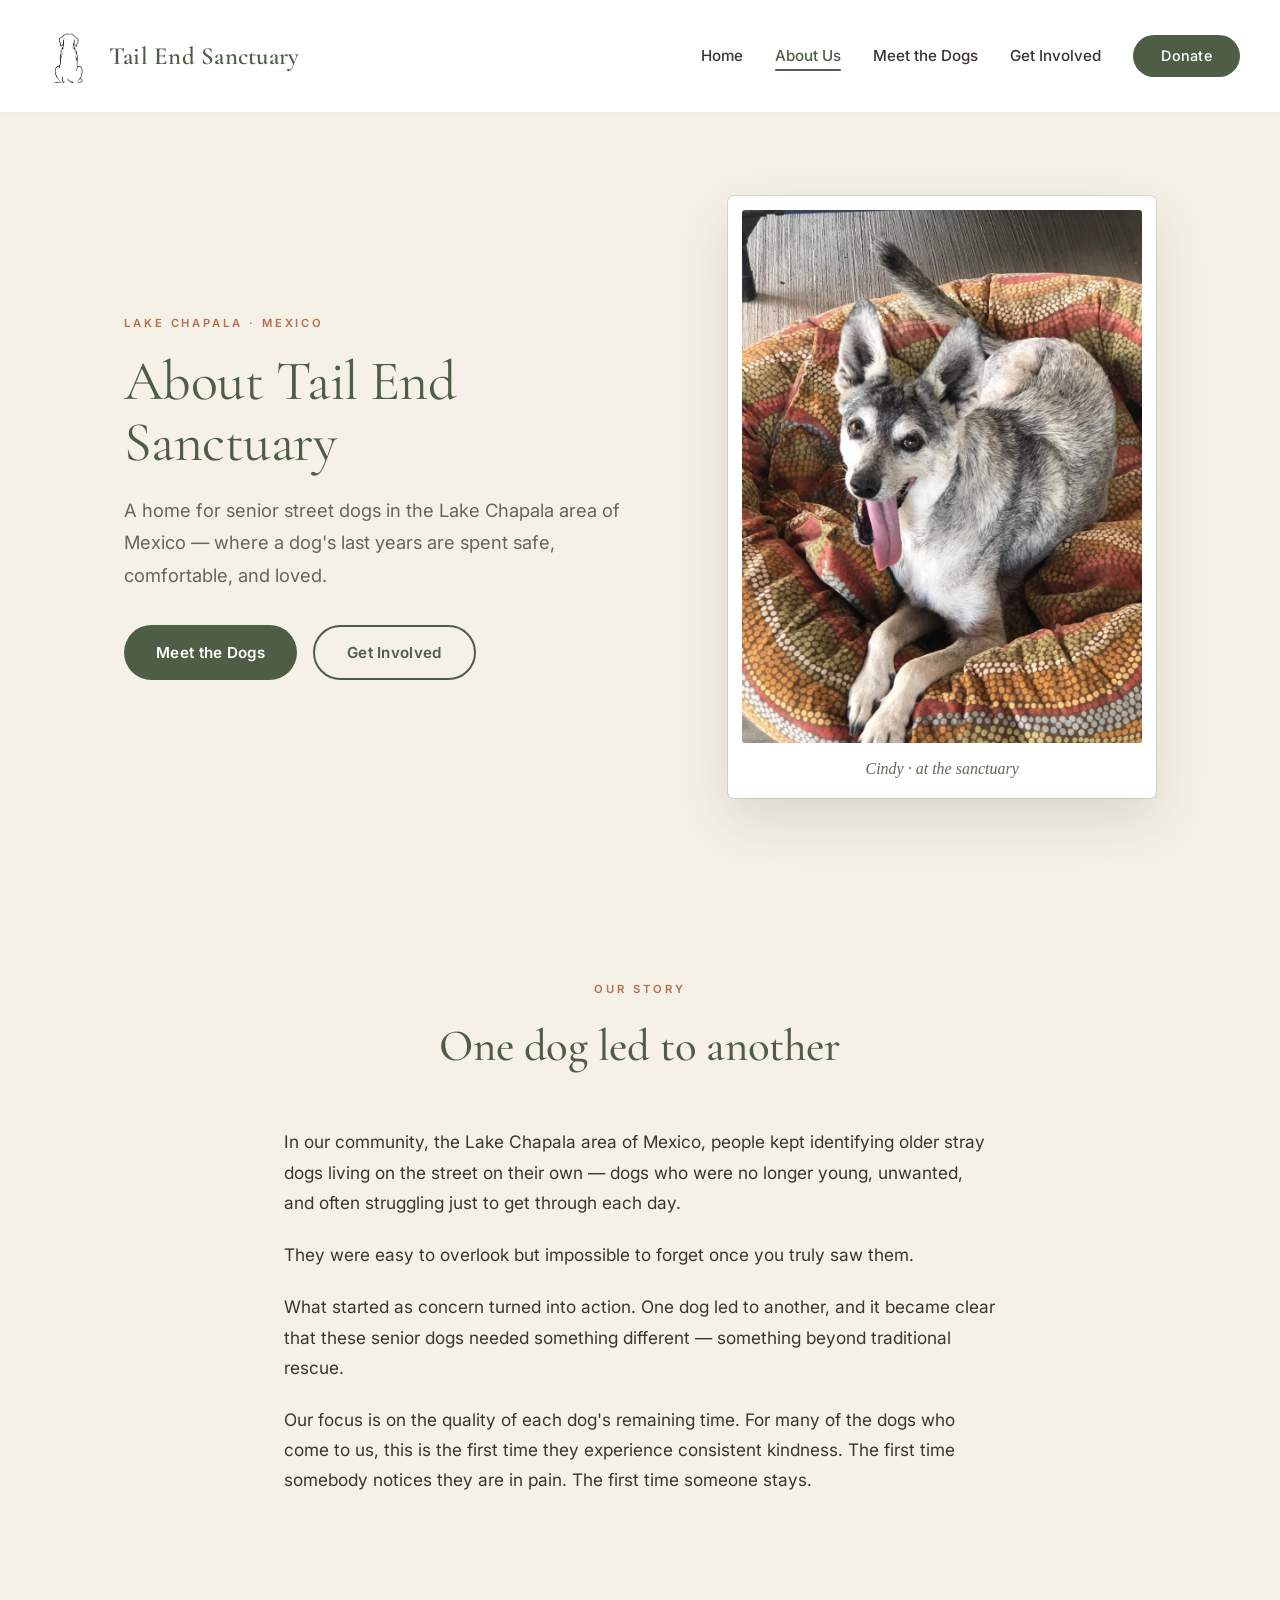
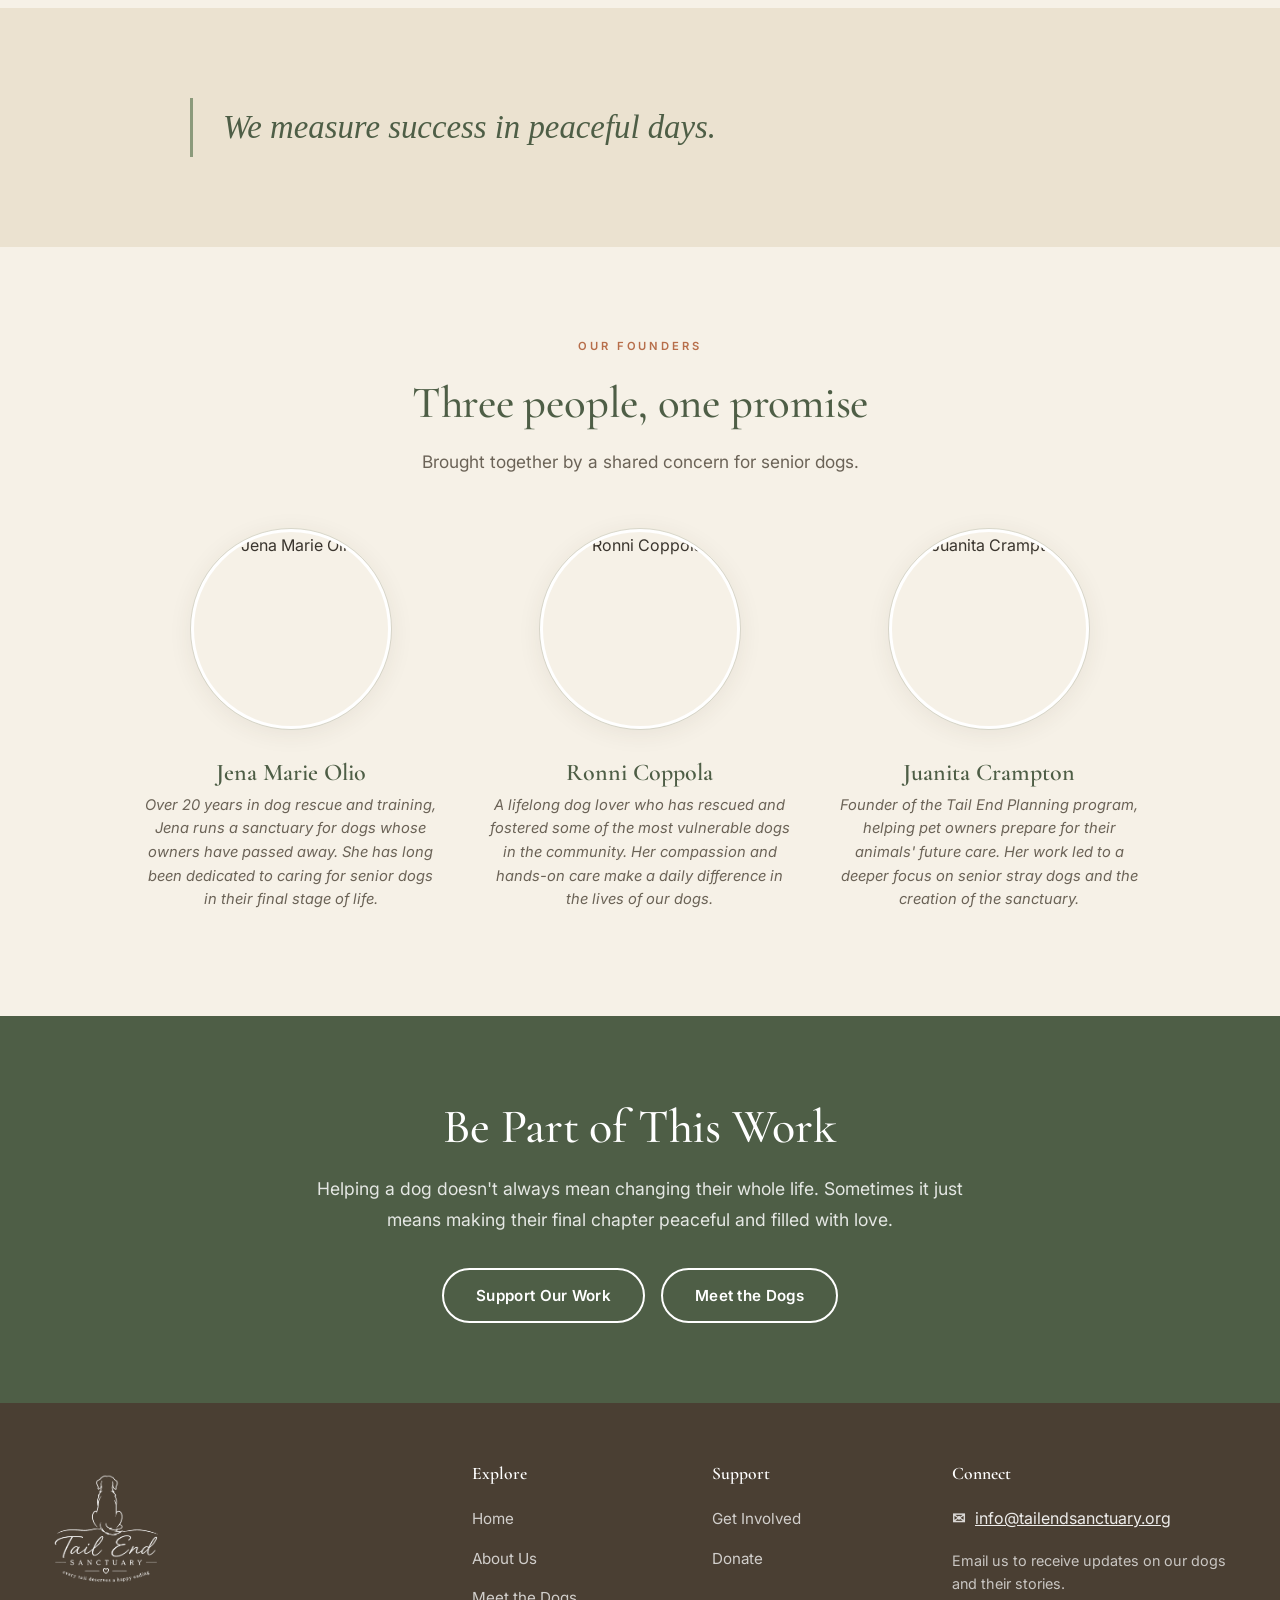
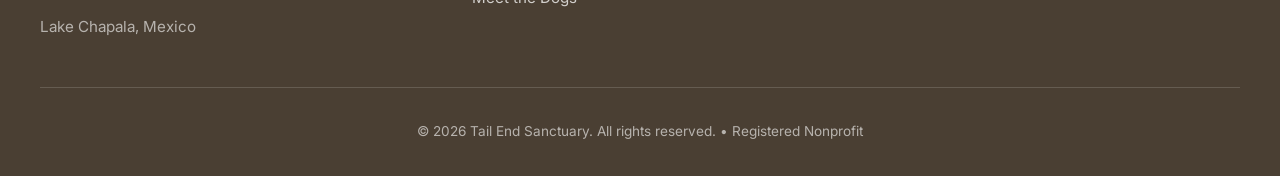
==== commit 4c08132c: "Nav: green 'Tail End Sanctuary' wordmark beside dog mark; facts band copy (ship C); add .nojekyll fo" ====
--- a/about.html
+++ b/about.html
@@ -16,7 +16,8 @@
   <nav class="nav">
     <div class="nav-inner">
       <a href="index.html" class="nav-logo">
-        <img src="images/logo-full.png" alt="Tail End Sanctuary" class="nav-logo-img">
+        <img src="images/logo-mark.png" alt="" class="nav-logo-img">
+        <span class="nav-logo-text">Tail End Sanctuary</span>
       </a>
       <button class="nav-toggle" onclick="var l=document.querySelector('.nav-links');l.classList.toggle('open');this.setAttribute('aria-expanded',l.classList.contains('open'))" aria-expanded="false" aria-label="Toggle menu">☰</button>
       <ul class="nav-links">
--- a/redesign.css
+++ b/redesign.css
@@ -104,9 +104,10 @@
 }
 
 /* ---- Logo: dog-mark in nav, full lockup (white) in footer ---- */
-.nav-logo-img{ width:auto; height:86px; }
-.nav-logo{ gap:0; }
-@media (max-width:768px){ .nav-logo-img{ height:58px; } }
+.nav-logo-img{ width:auto; height:54px; }
+.nav-logo{ gap:13px; }
+.nav-logo-text{ font-family:'Cormorant Garamond',serif; font-weight:600; font-size:1.55rem; color:var(--sage-dark); line-height:1.05; letter-spacing:0.01em; }
+@media (max-width:768px){ .nav-logo-img{ height:46px; } .nav-logo-text{ font-size:1.28rem; } }
 .footer-logo img{ width:132px; height:auto; filter:brightness(0) invert(1); opacity:0.95; }
 
 /* ---- Scroll reveal ---- */
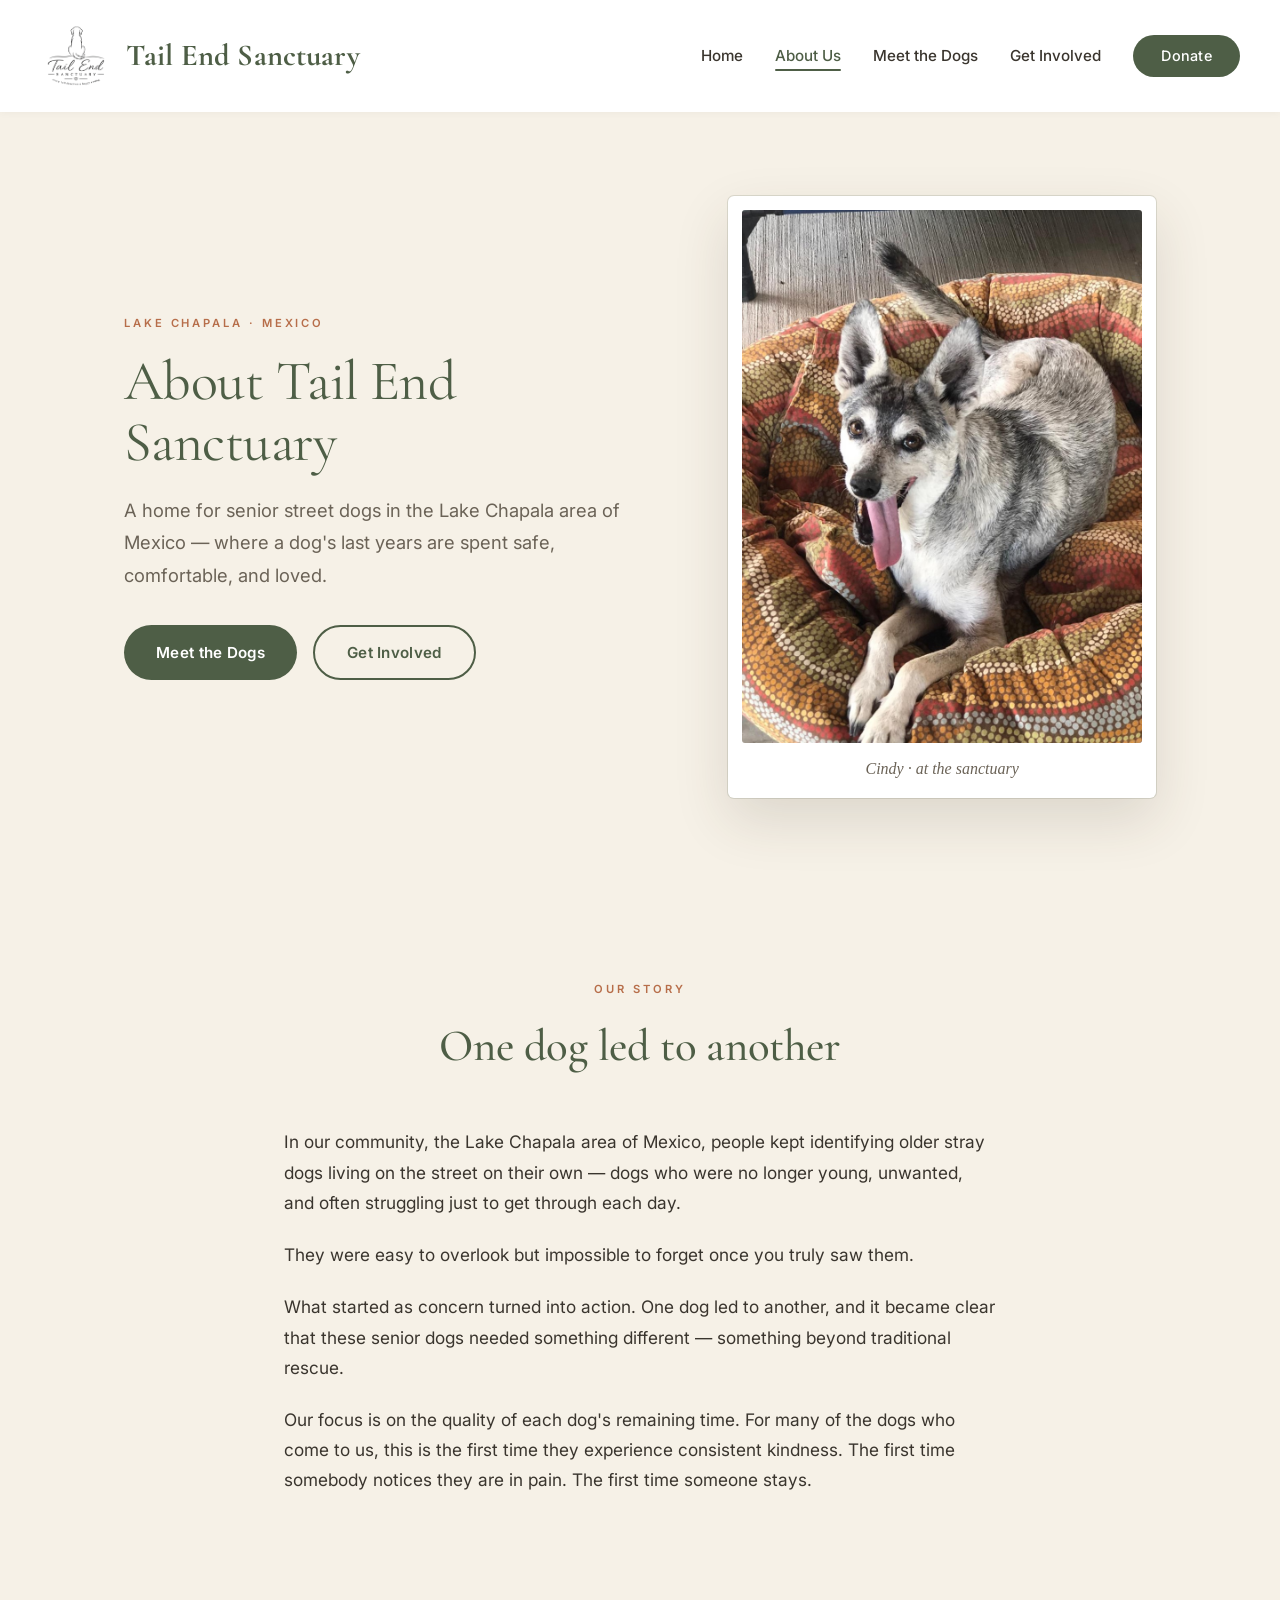
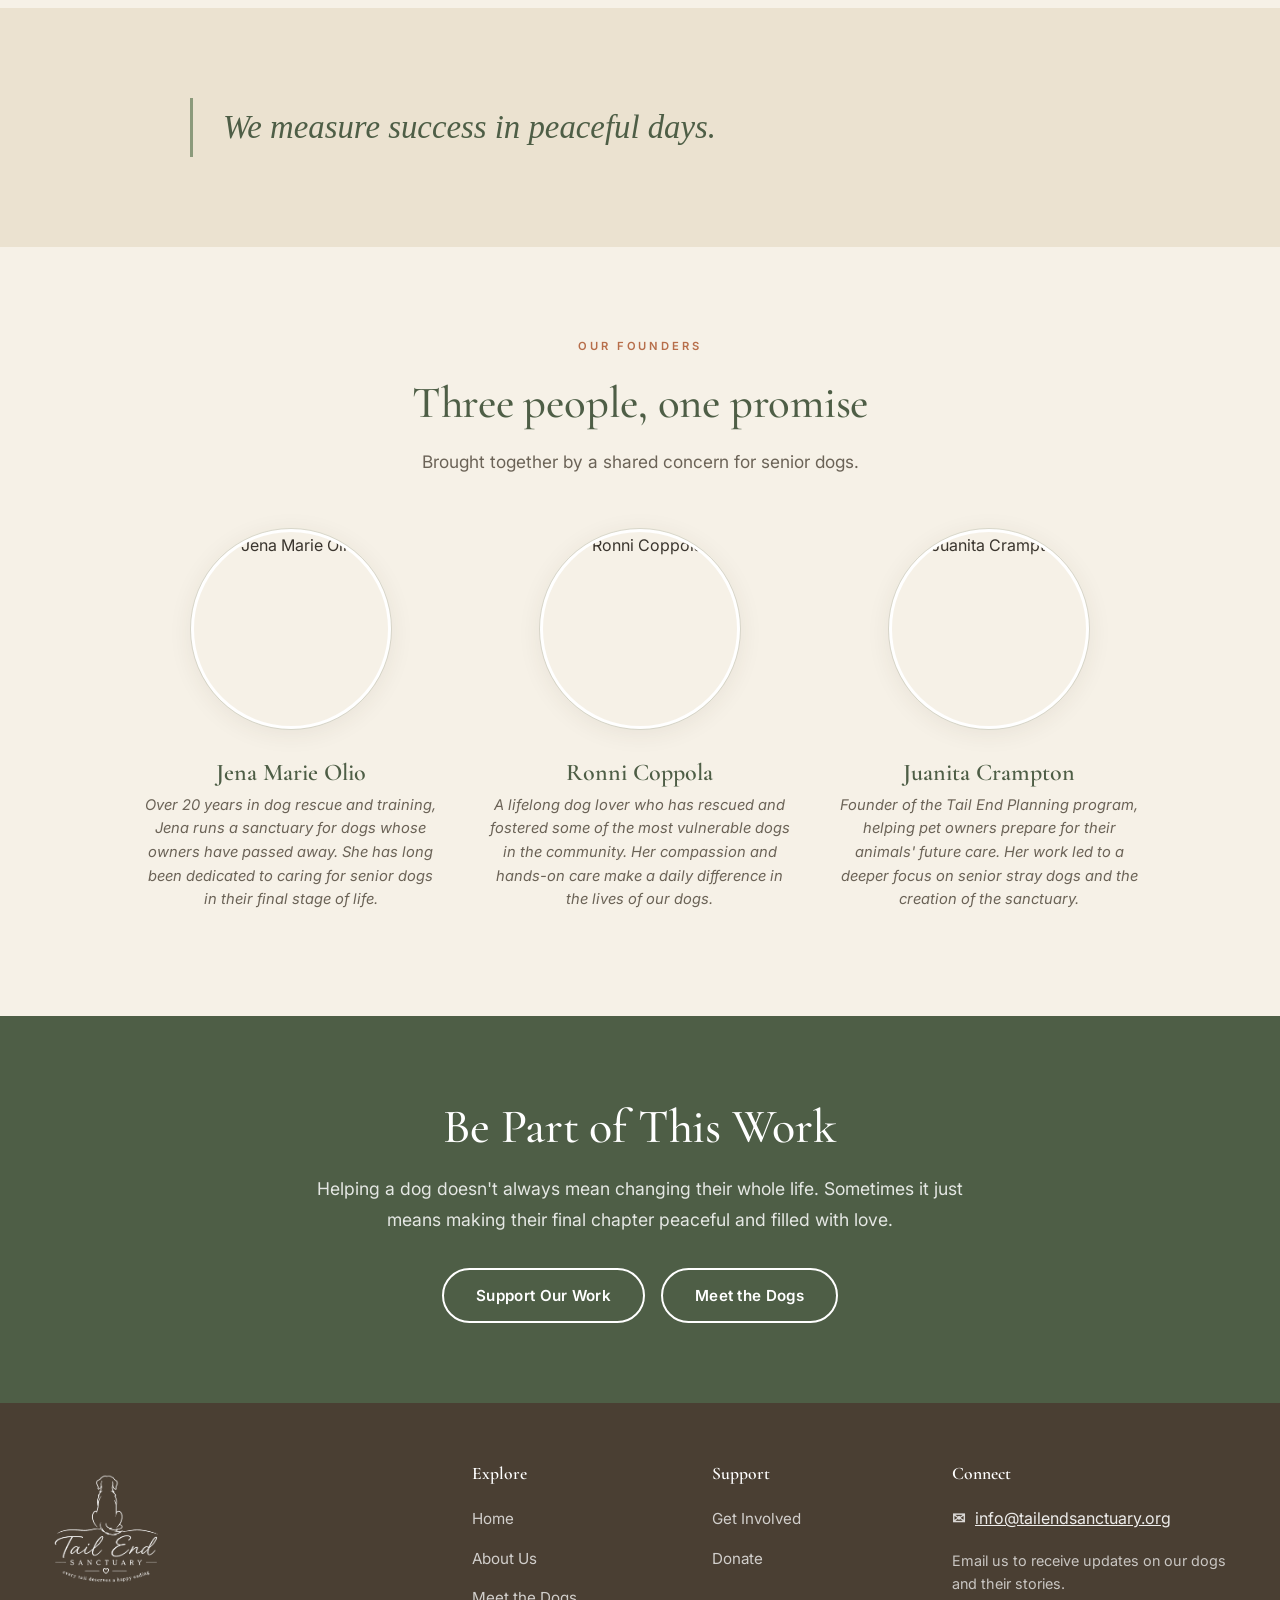
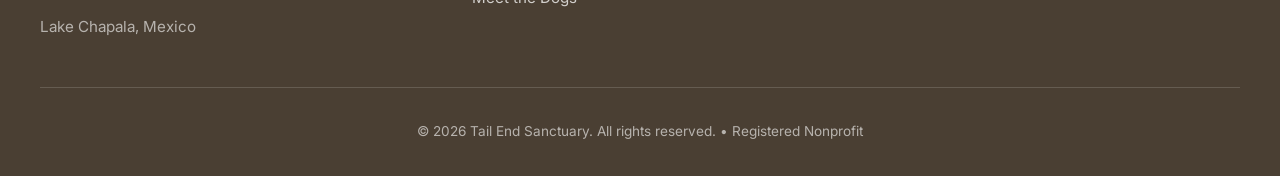
==== commit 6d0d5c6b: "Nav: restore full logo lockup + larger bold green wordmark Co-Authored-By: Claude Opus 4.8 <noreply@" ====
--- a/about.html
+++ b/about.html
@@ -16,7 +16,7 @@
   <nav class="nav">
     <div class="nav-inner">
       <a href="index.html" class="nav-logo">
-        <img src="images/logo-mark.png" alt="" class="nav-logo-img">
+        <img src="images/logo-full.png" alt="" class="nav-logo-img">
         <span class="nav-logo-text">Tail End Sanctuary</span>
       </a>
       <button class="nav-toggle" onclick="var l=document.querySelector('.nav-links');l.classList.toggle('open');this.setAttribute('aria-expanded',l.classList.contains('open'))" aria-expanded="false" aria-label="Toggle menu">☰</button>
--- a/redesign.css
+++ b/redesign.css
@@ -104,10 +104,10 @@
 }
 
 /* ---- Logo: dog-mark in nav, full lockup (white) in footer ---- */
-.nav-logo-img{ width:auto; height:54px; }
-.nav-logo{ gap:13px; }
-.nav-logo-text{ font-family:'Cormorant Garamond',serif; font-weight:600; font-size:1.55rem; color:var(--sage-dark); line-height:1.05; letter-spacing:0.01em; }
-@media (max-width:768px){ .nav-logo-img{ height:46px; } .nav-logo-text{ font-size:1.28rem; } }
+.nav-logo-img{ width:auto; height:72px; }
+.nav-logo{ gap:14px; }
+.nav-logo-text{ font-family:'Cormorant Garamond',serif; font-weight:700; font-size:1.9rem; color:var(--sage-dark); line-height:1.05; letter-spacing:0.005em; white-space:nowrap; }
+@media (max-width:768px){ .nav-logo-img{ height:54px; } .nav-logo-text{ font-size:1.45rem; } }
 .footer-logo img{ width:132px; height:auto; filter:brightness(0) invert(1); opacity:0.95; }
 
 /* ---- Scroll reveal ---- */
